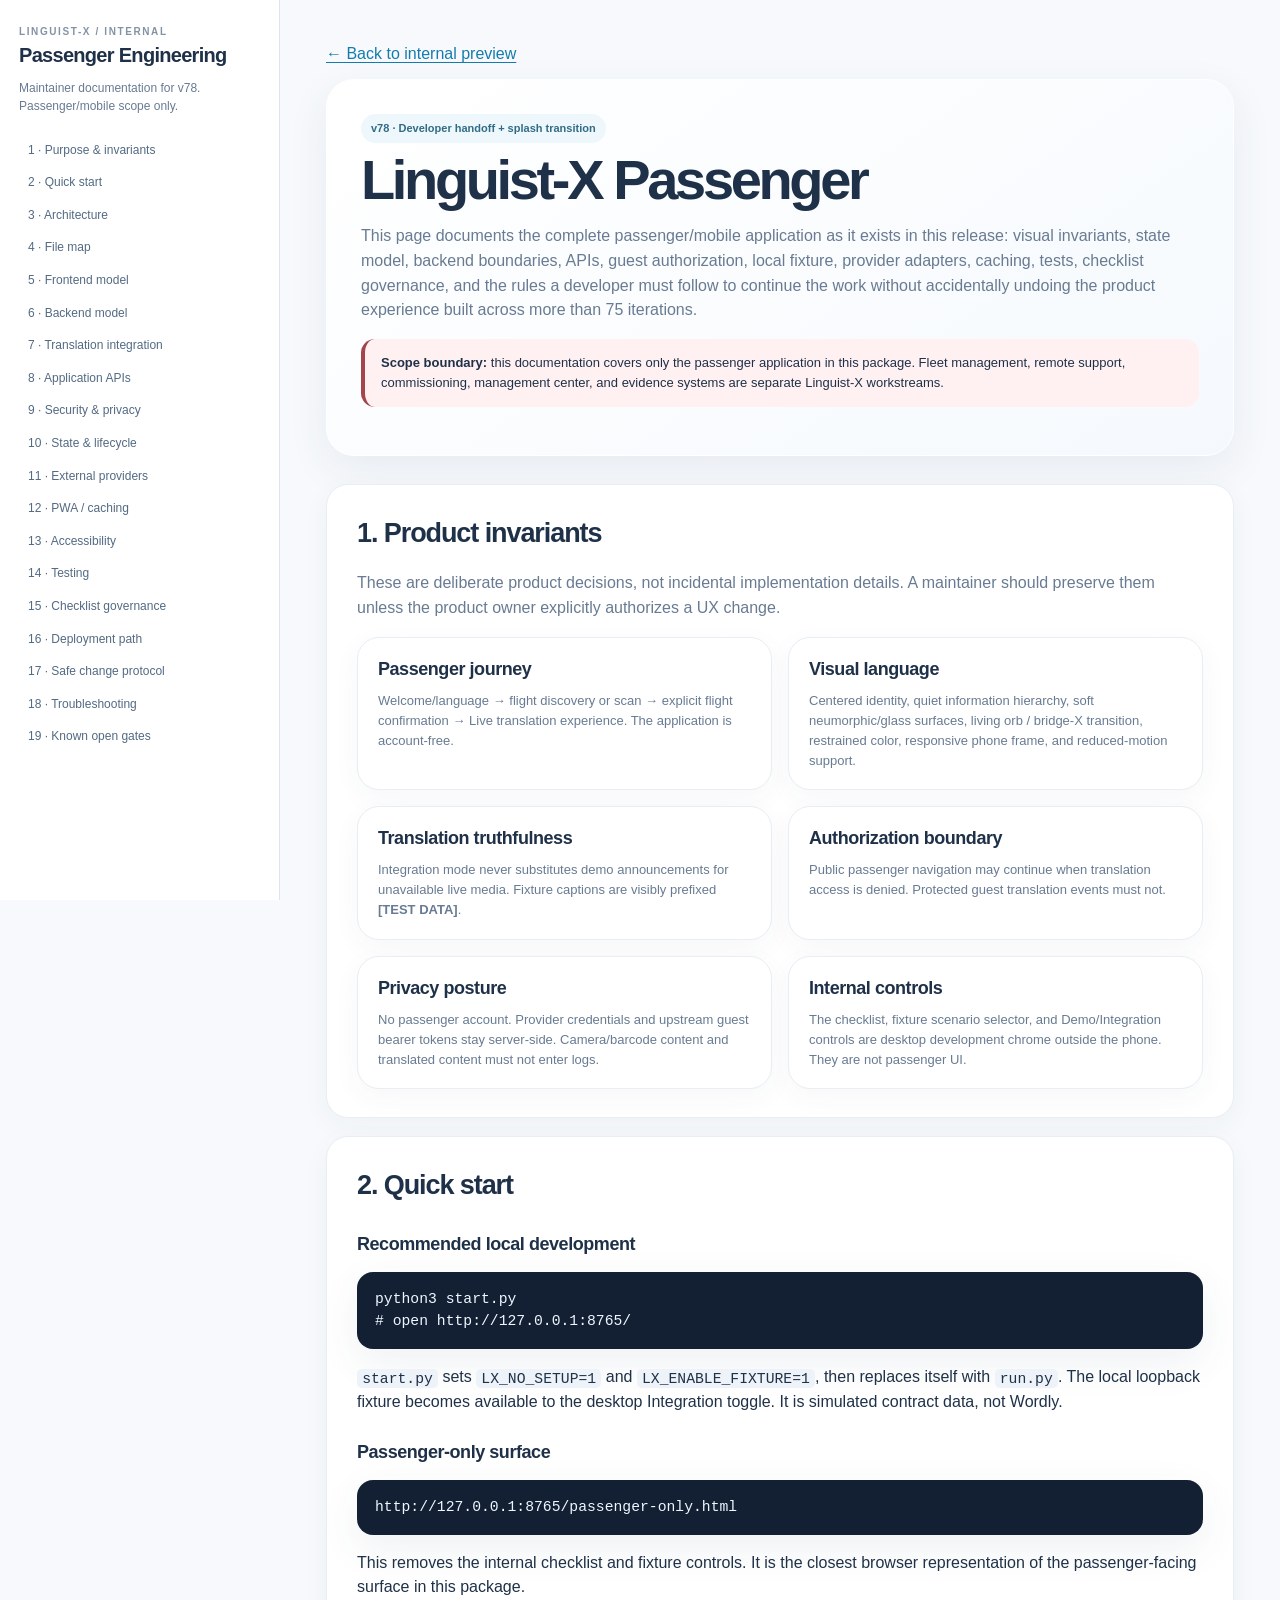
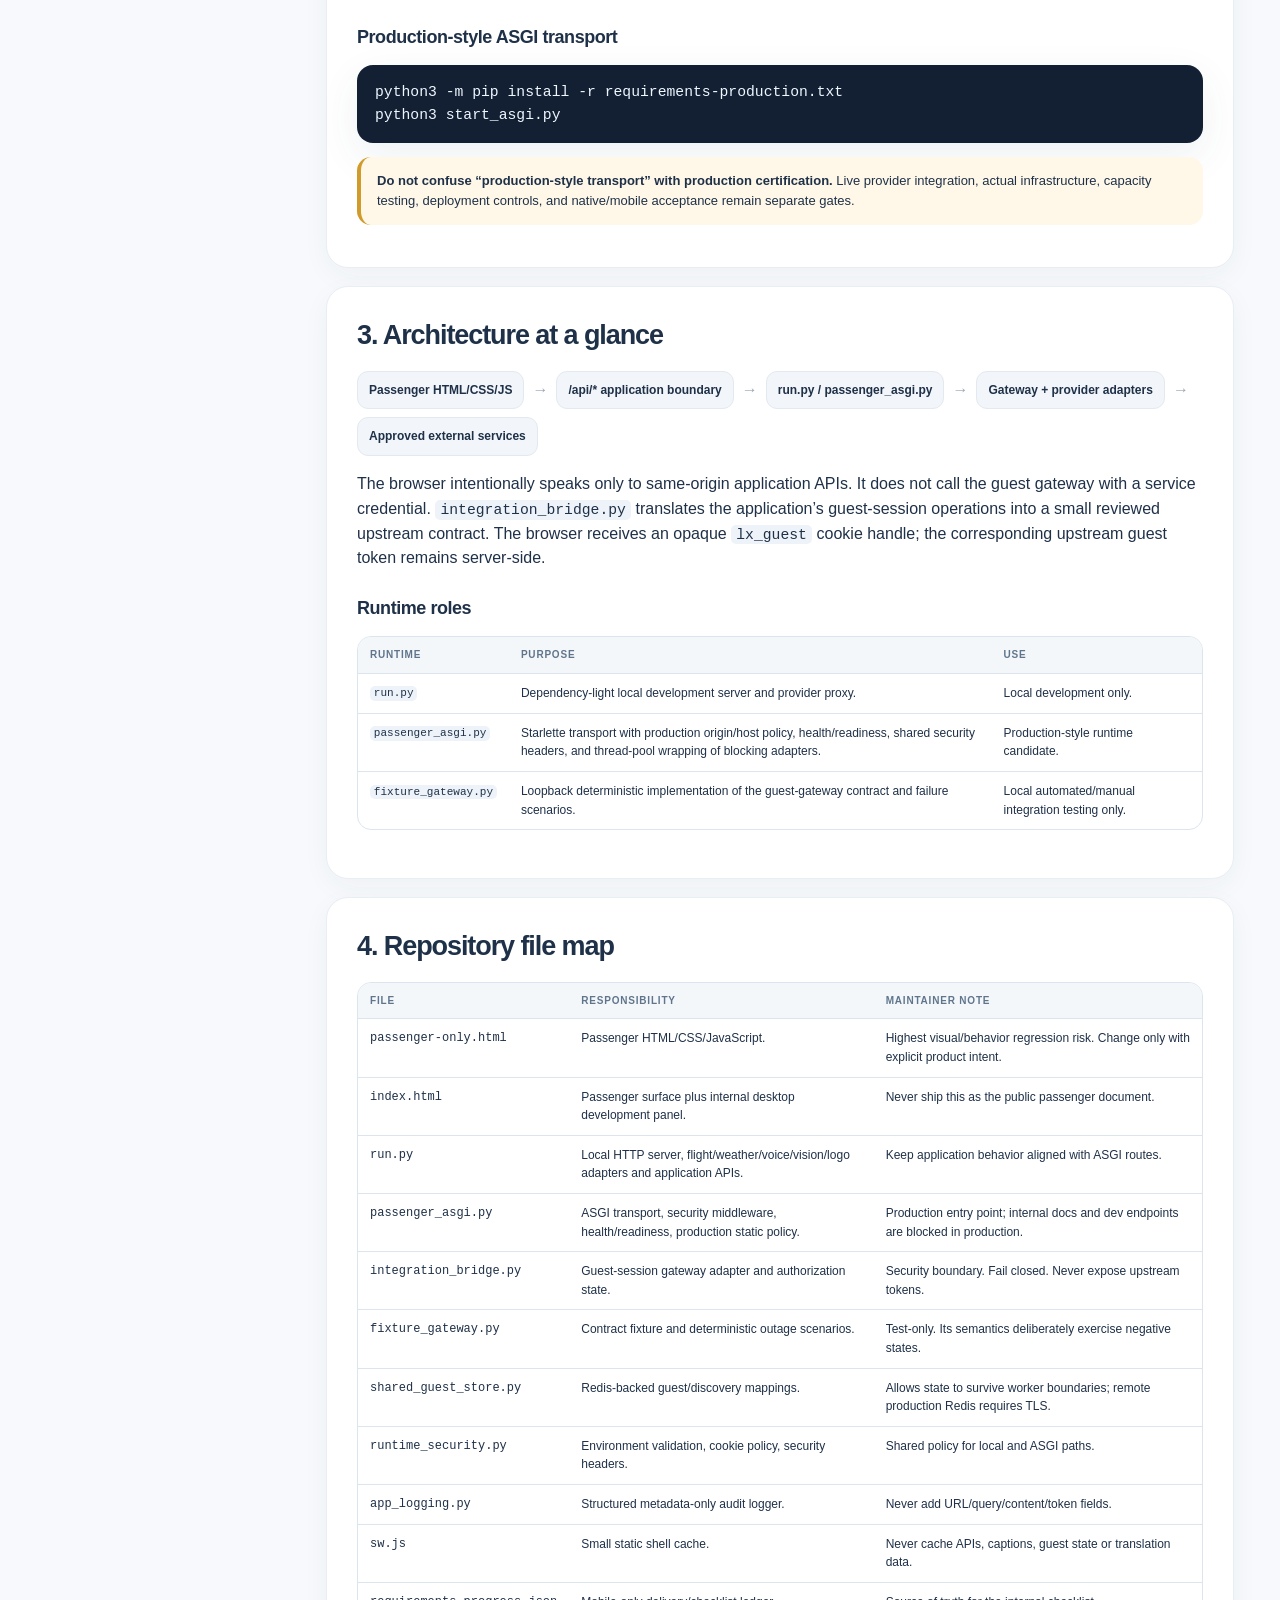
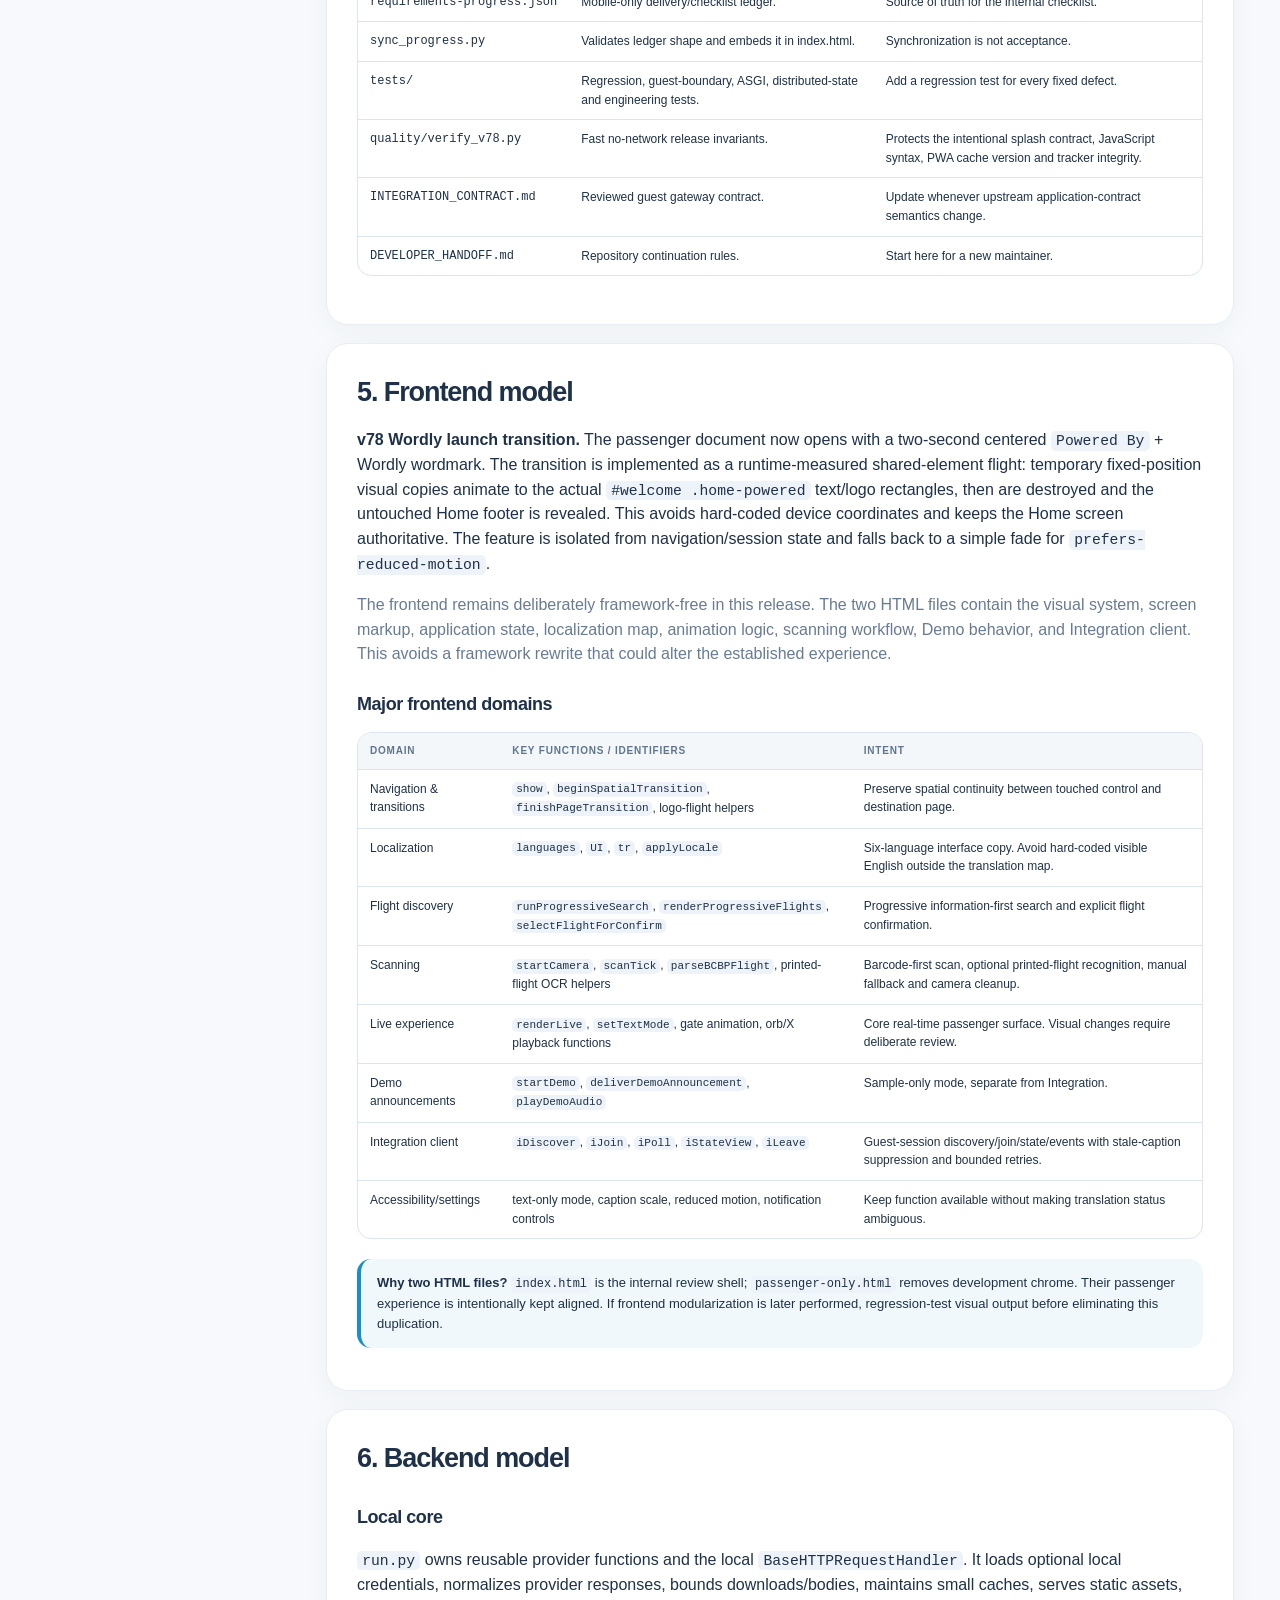
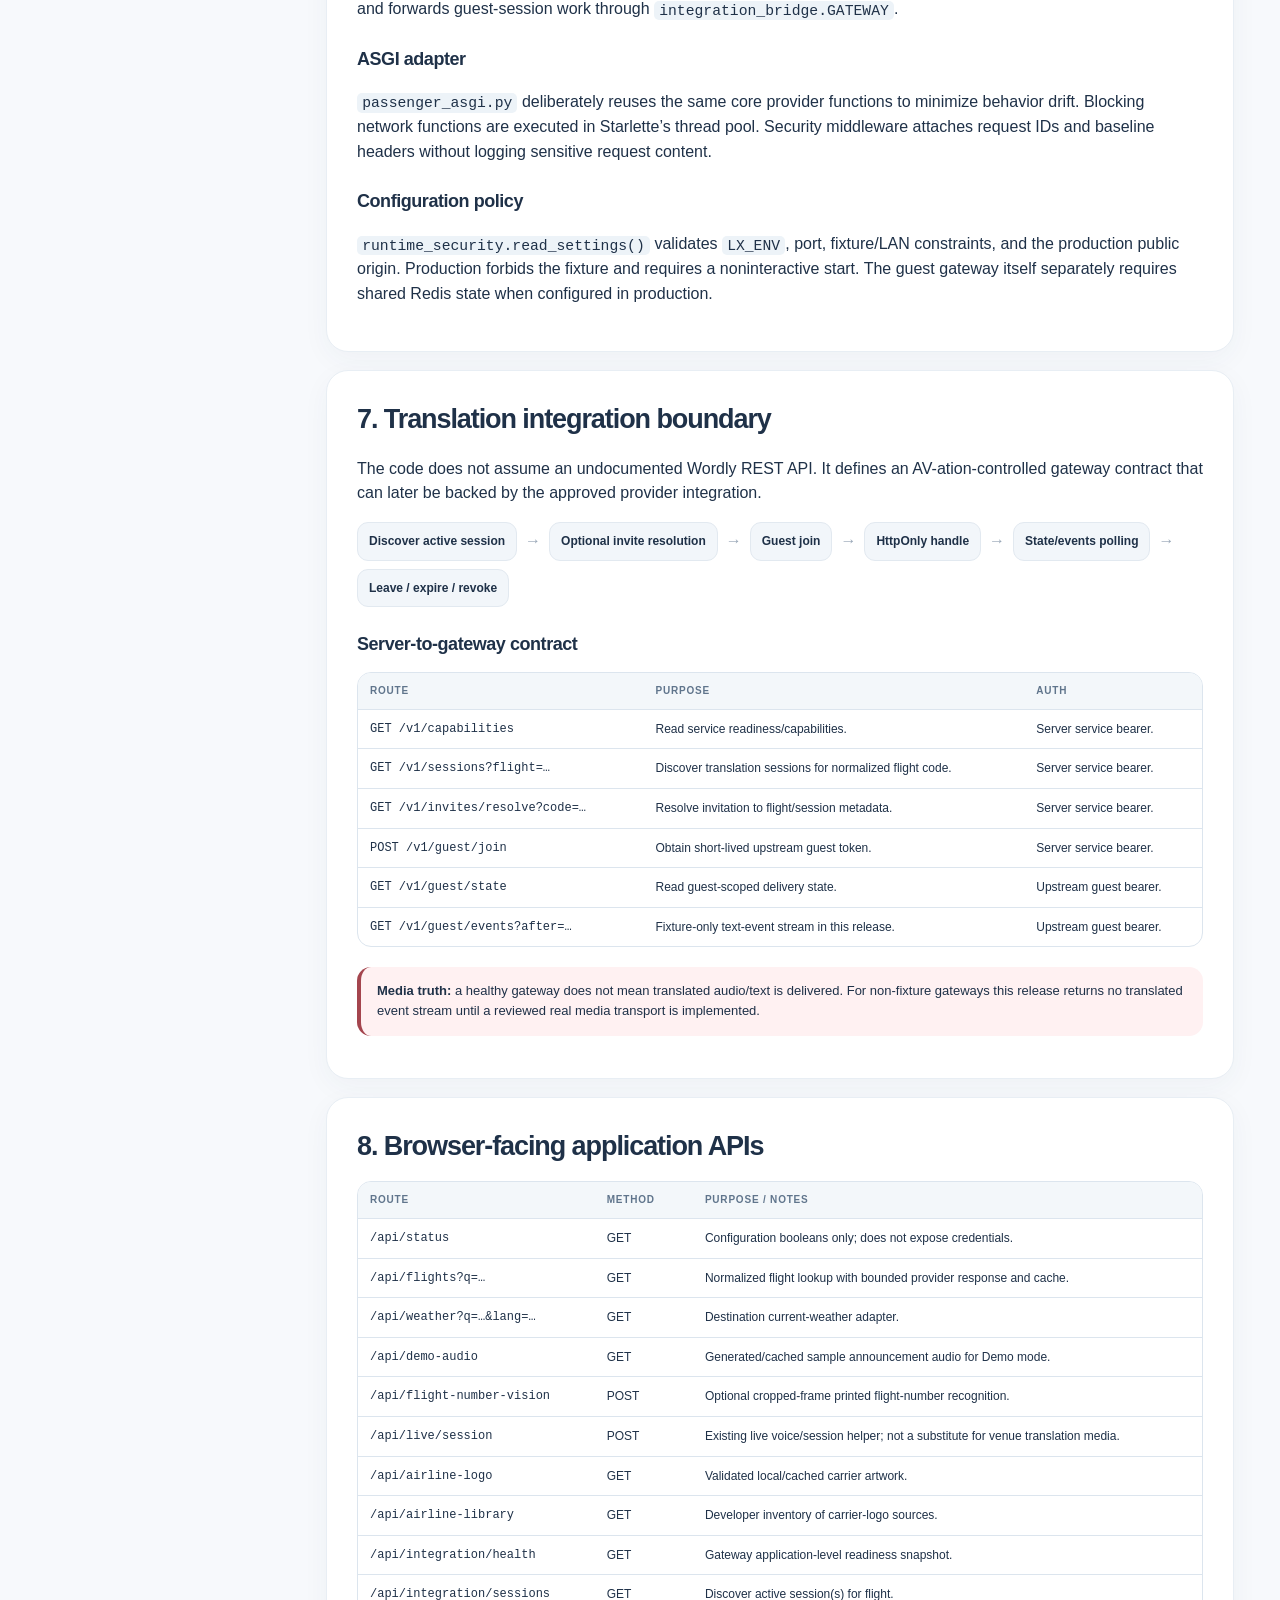
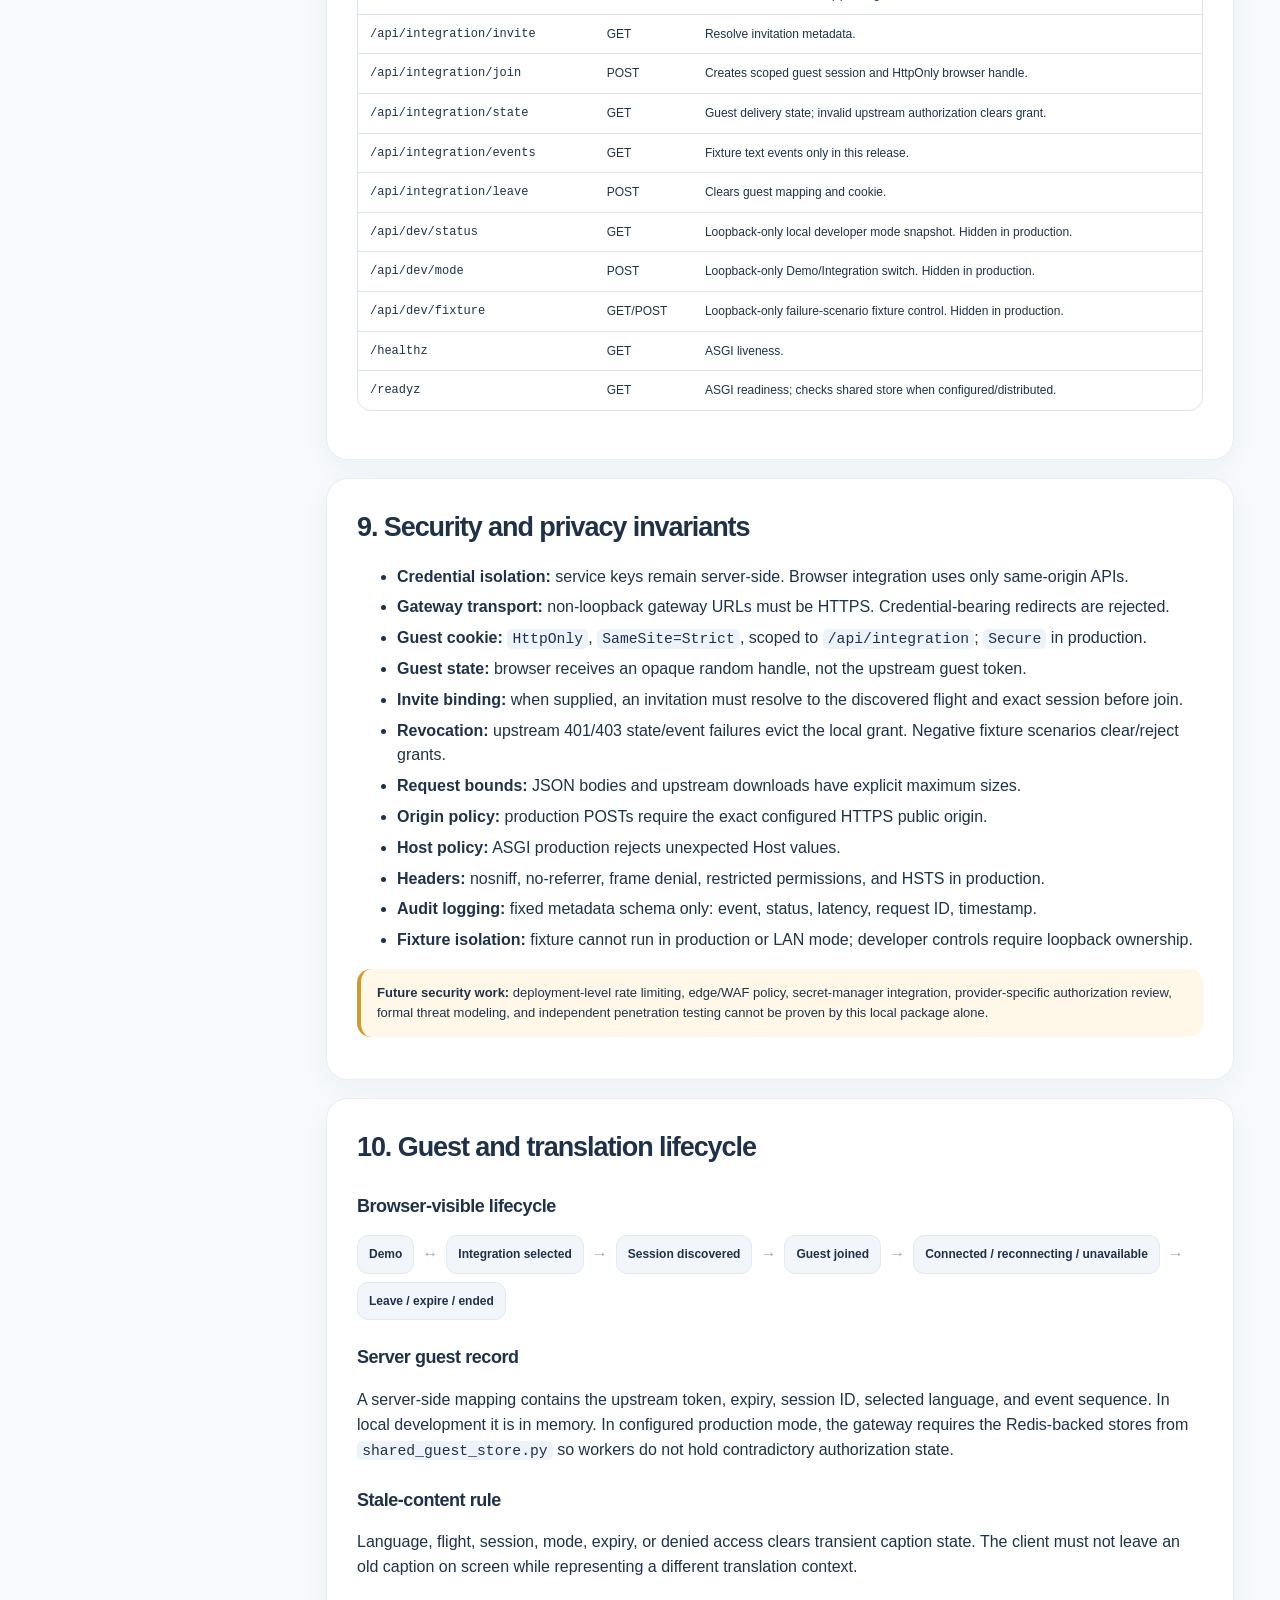
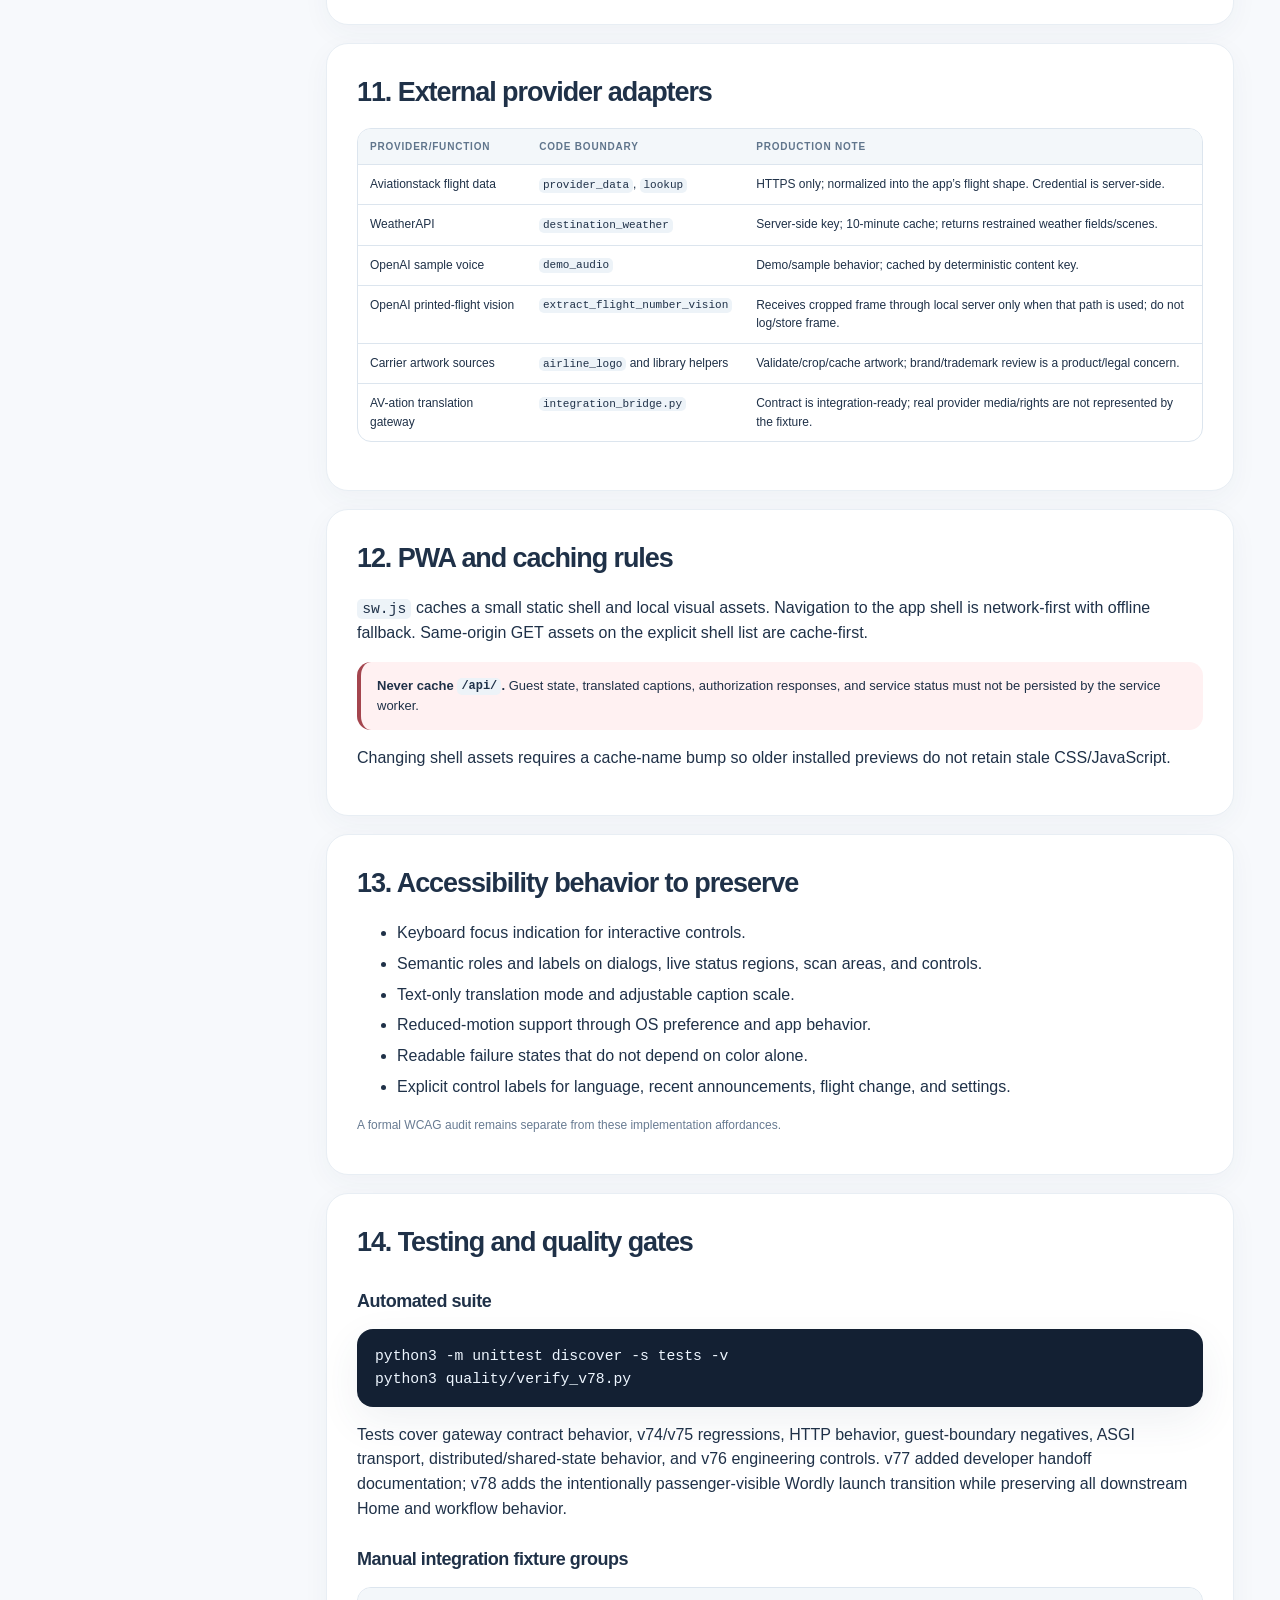
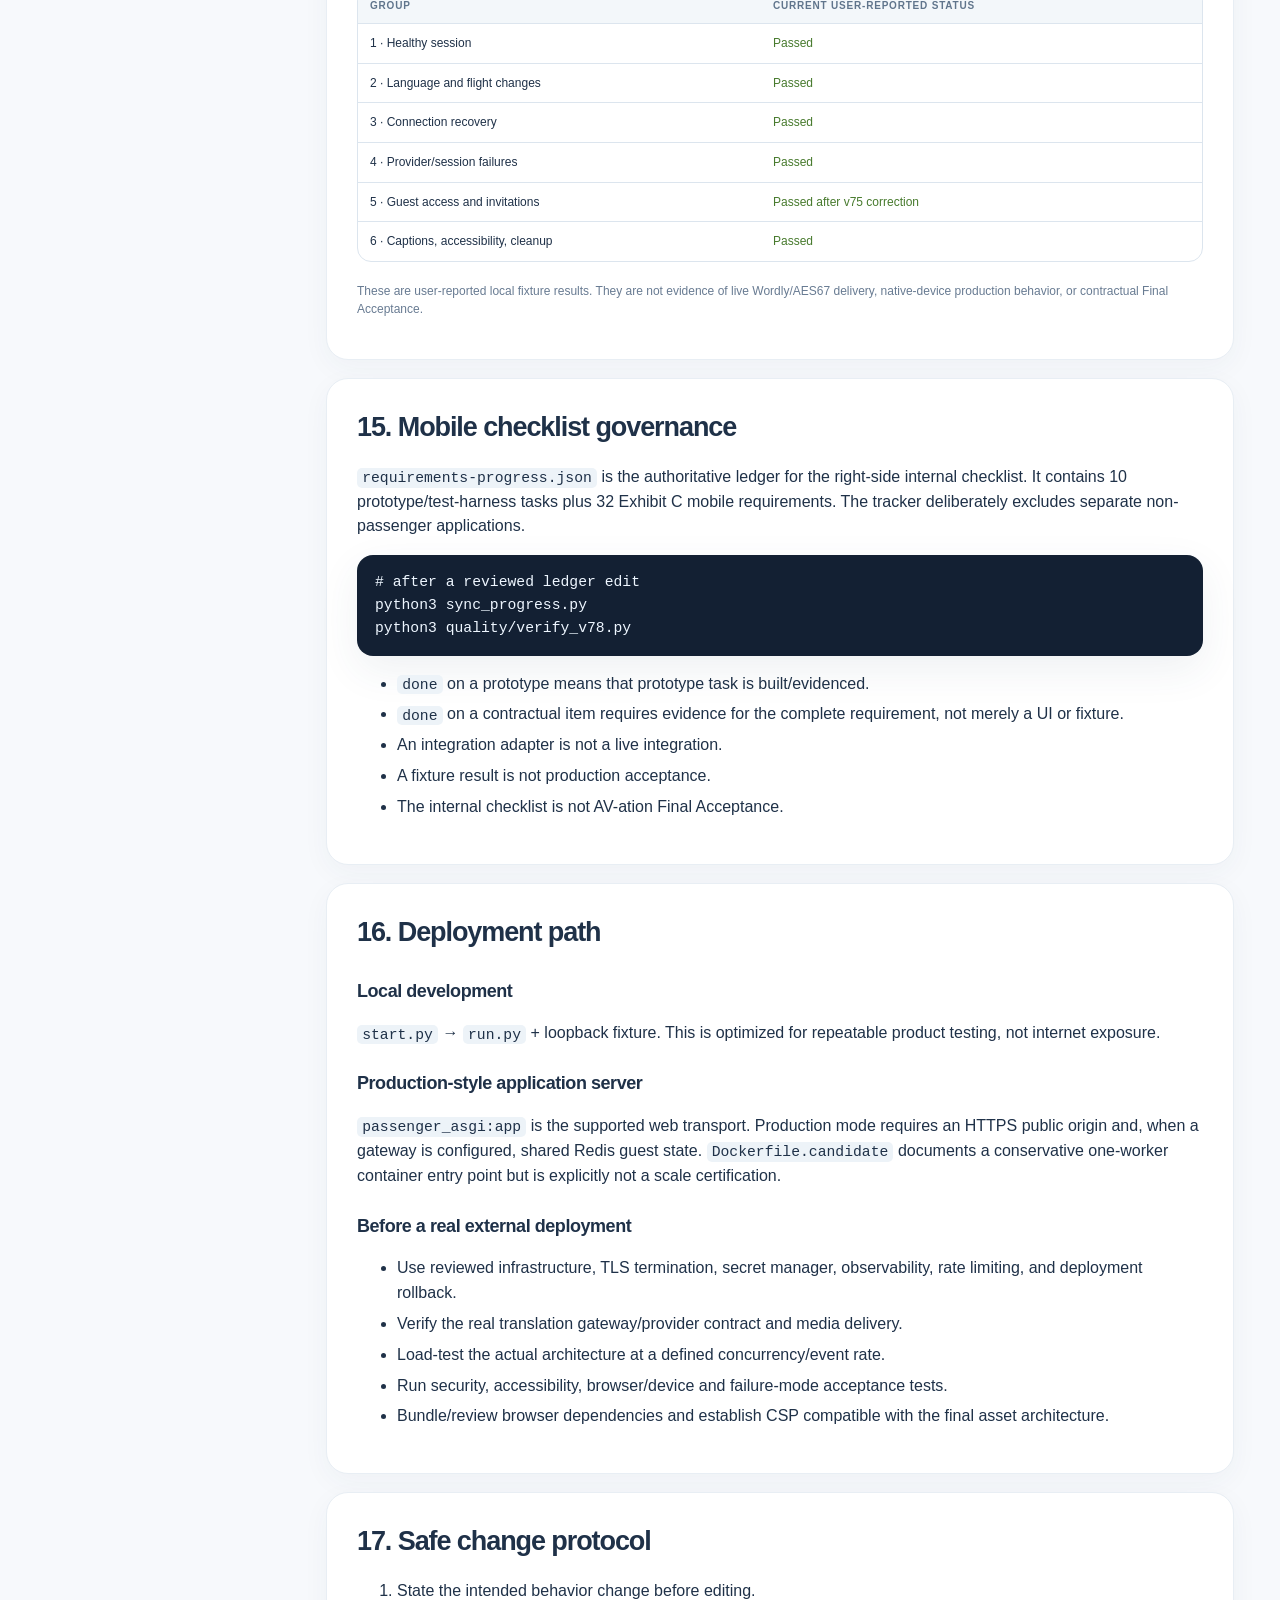
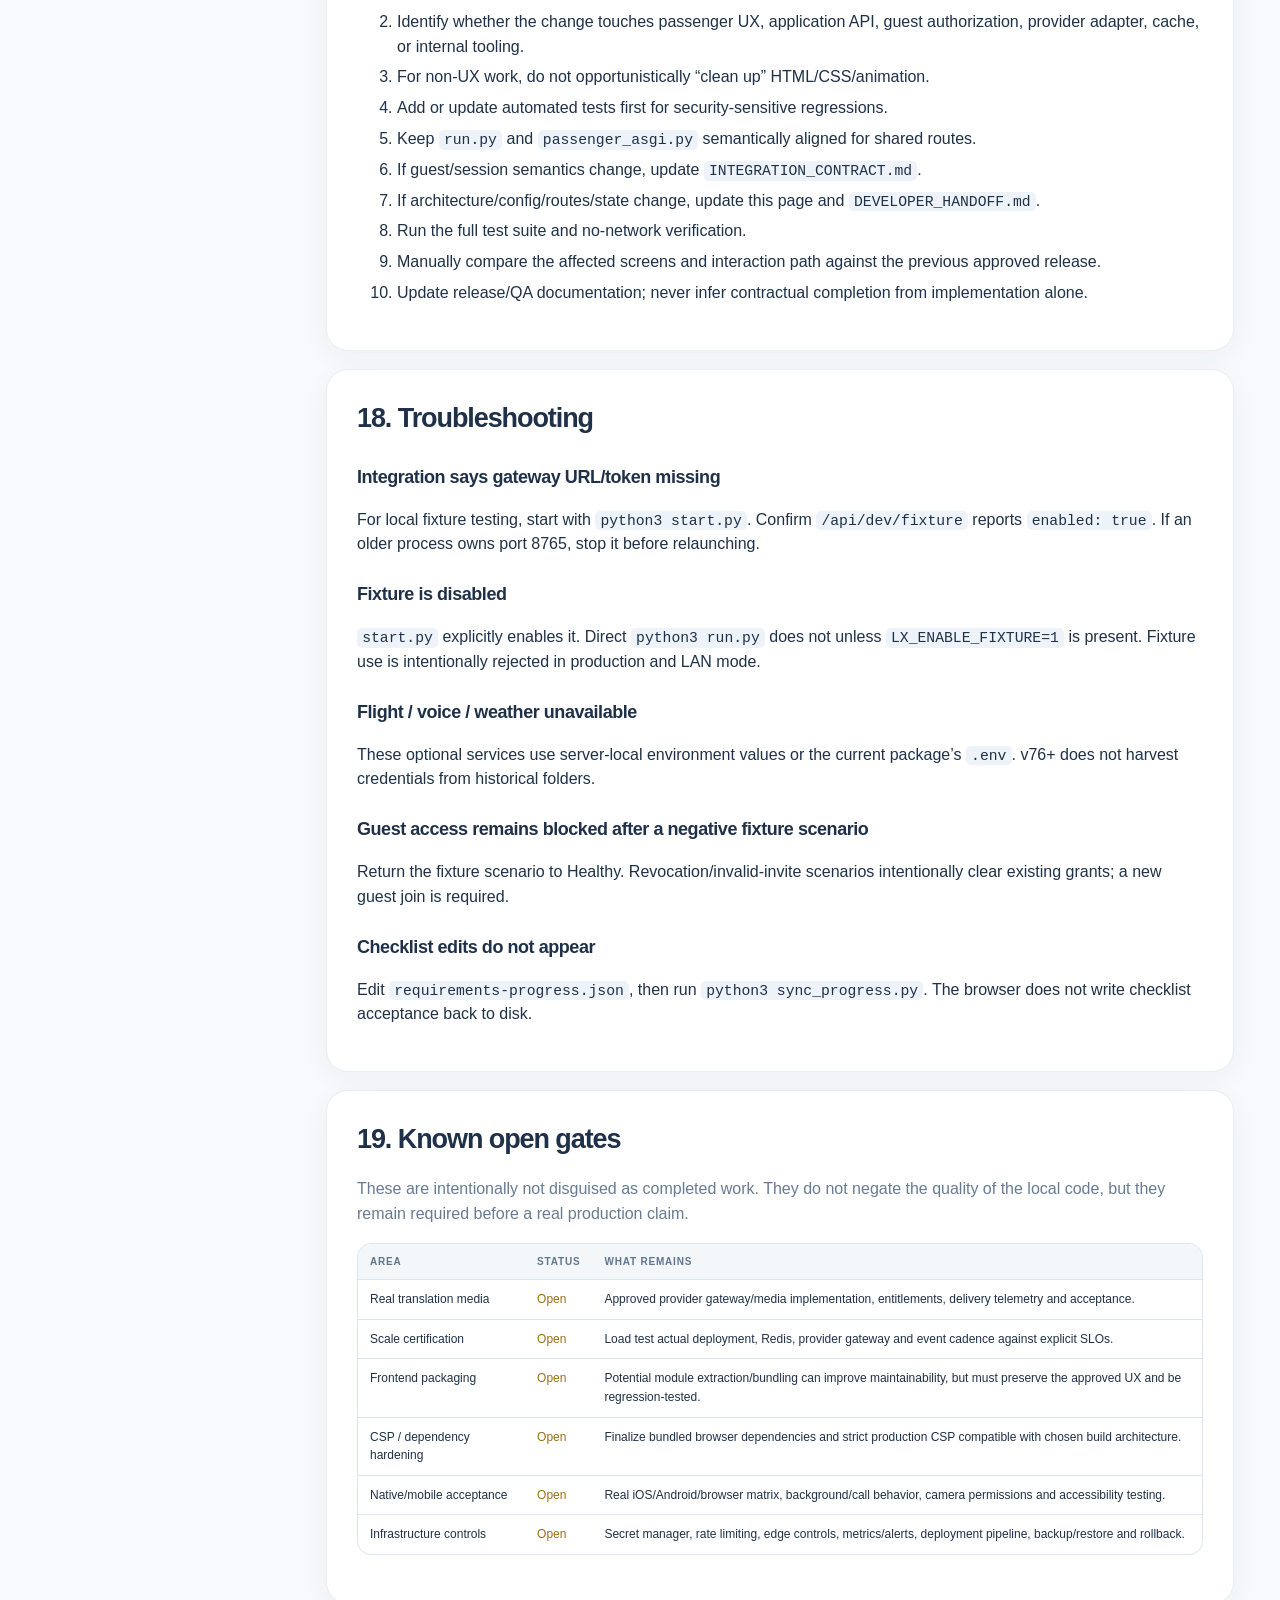
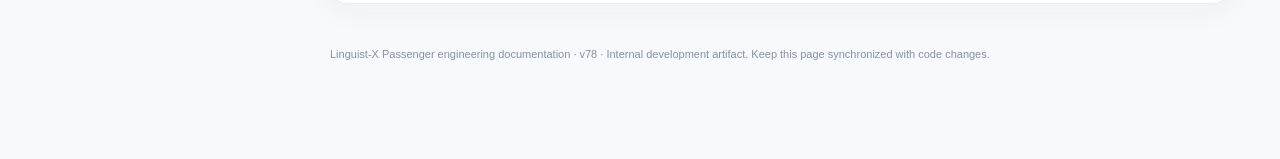
==== developer-documentation.html @ 413f61ae "Import Linguist-X Passenger v78 project files" ====
<!doctype html>
<html lang="en">
<head>
<meta charset="utf-8">
<meta name="viewport" content="width=device-width,initial-scale=1">
<meta name="robots" content="noindex,nofollow,noarchive">
<title>Linguist-X Passenger · Engineering Documentation v78</title>
<style>
:root{--ink:#1f3148;--muted:#687b92;--line:#dce5ee;--paper:#f7f9fc;--card:#fff;--blue:#168fca;--green:#79ad43;--warn:#9a6f13;--danger:#a4454e;--code:#132033;--shadow:0 14px 40px rgba(47,72,104,.08)}
*{box-sizing:border-box}html{scroll-behavior:smooth}body{margin:0;background:var(--paper);color:var(--ink);font-family:-apple-system,BlinkMacSystemFont,"Segoe UI",Roboto,Arial,sans-serif;line-height:1.55}a{color:#147cac;text-decoration-thickness:1px;text-underline-offset:3px}code,kbd{font-family:ui-monospace,SFMono-Regular,Menlo,Consolas,monospace}code{font-size:.92em;background:#edf3f8;padding:.12em .35em;border-radius:5px}pre{background:var(--code);color:#eef6ff;padding:16px 18px;border-radius:16px;overflow:auto;box-shadow:var(--shadow)}pre code{background:none;padding:0;color:inherit}.shell{display:grid;grid-template-columns:280px minmax(0,1fr);min-height:100vh}.sidebar{position:sticky;top:0;height:100vh;overflow:auto;padding:24px 19px;border-right:1px solid var(--line);background:rgba(255,255,255,.92);backdrop-filter:blur(18px)}.mark{font-weight:800;letter-spacing:-.035em;font-size:20px}.eyebrow{font-size:10px;font-weight:800;letter-spacing:.16em;text-transform:uppercase;color:#8393a6}.sidebar p{font-size:12px;color:var(--muted);margin:8px 0 18px}.toc a{display:block;padding:7px 9px;border-radius:9px;color:#536a83;text-decoration:none;font-size:12px}.toc a:hover{background:#edf4f9;color:#1b506f}.content{max-width:1180px;width:100%;padding:42px 46px 80px}.hero{padding:34px;border-radius:28px;background:linear-gradient(145deg,#fff,#f5f9fd);border:1px solid #fff;box-shadow:var(--shadow);margin-bottom:28px}.hero h1{font-size:clamp(34px,5vw,56px);line-height:1.02;letter-spacing:-.06em;margin:8px 0 14px}.hero p{max-width:860px;color:var(--muted);font-size:16px}.badge{display:inline-flex;align-items:center;gap:7px;border-radius:999px;padding:6px 10px;background:#eef7fb;color:#316c86;font-size:11px;font-weight:750}.grid{display:grid;grid-template-columns:repeat(2,minmax(0,1fr));gap:16px}.card,section{background:var(--card);border:1px solid #e8eef4;border-radius:22px;box-shadow:0 8px 28px rgba(47,72,104,.045)}section{padding:28px 30px;margin:18px 0}.card{padding:18px 20px}.card h3{margin:0 0 7px}.card p{margin:0;color:var(--muted);font-size:13px}h2{font-size:27px;letter-spacing:-.04em;margin:0 0 14px}h3{font-size:18px;letter-spacing:-.025em;margin:24px 0 9px}h4{font-size:14px;margin:18px 0 7px}.lead{color:var(--muted);max-width:900px}.note,.warning,.critical{padding:14px 16px;border-radius:14px;margin:14px 0;font-size:13px}.note{background:#f0f8fb;border-left:4px solid var(--blue)}.warning{background:#fff8e8;border-left:4px solid #d09b2a}.critical{background:#fff1f2;border-left:4px solid var(--danger)}table{width:100%;border-collapse:separate;border-spacing:0;border:1px solid var(--line);border-radius:14px;overflow:hidden;font-size:12px;margin:13px 0 20px}th,td{text-align:left;vertical-align:top;padding:10px 12px;border-bottom:1px solid var(--line)}th{background:#f3f7fa;font-size:10px;text-transform:uppercase;letter-spacing:.08em;color:#60758c}tr:last-child td{border-bottom:0}.flow{display:flex;flex-wrap:wrap;align-items:center;gap:8px;margin:14px 0}.flow span{padding:9px 11px;border-radius:11px;background:#f2f6fa;border:1px solid #e2e9f0;font-size:12px;font-weight:700}.flow b{color:#9aa8b8}.status-ok{color:#477a2d}.status-open{color:#9a6f13}.status-boundary{color:#8c4d55}.pill{display:inline-block;padding:2px 7px;border-radius:999px;background:#eef2f7;font-size:10px;font-weight:750}.files td:first-child,.api td:first-child{font-family:ui-monospace,SFMono-Regular,Menlo,Consolas,monospace;white-space:nowrap}.small{font-size:12px;color:var(--muted)}.checklist li{margin:6px 0}.footer{font-size:11px;color:#8492a2;padding:24px 4px}.back{display:inline-block;margin-bottom:12px}@media(max-width:900px){.shell{display:block}.sidebar{position:relative;height:auto;border-right:0;border-bottom:1px solid var(--line)}.toc{columns:2}.content{padding:26px 18px 60px}.grid{grid-template-columns:1fr}.hero,section{padding:22px}.files{font-size:11px;display:block;overflow:auto}}@media print{.sidebar{display:none}.shell{display:block}.content{max-width:none;padding:0}.hero,section{box-shadow:none;break-inside:avoid}a{color:inherit}}
</style>
</head>
<body>
<div class="shell">
<aside class="sidebar">
  <div class="eyebrow">Linguist-X / Internal</div>
  <div class="mark">Passenger Engineering</div>
  <p>Maintainer documentation for v78. Passenger/mobile scope only.</p>
  <nav class="toc" aria-label="Documentation sections">
    <a href="#purpose">1 · Purpose & invariants</a>
    <a href="#quickstart">2 · Quick start</a>
    <a href="#architecture">3 · Architecture</a>
    <a href="#files">4 · File map</a>
    <a href="#frontend">5 · Frontend model</a>
    <a href="#backend">6 · Backend model</a>
    <a href="#integration">7 · Translation integration</a>
    <a href="#api">8 · Application APIs</a>
    <a href="#security">9 · Security & privacy</a>
    <a href="#state">10 · State & lifecycle</a>
    <a href="#providers">11 · External providers</a>
    <a href="#offline">12 · PWA / caching</a>
    <a href="#accessibility">13 · Accessibility</a>
    <a href="#testing">14 · Testing</a>
    <a href="#tracker">15 · Checklist governance</a>
    <a href="#deployment">16 · Deployment path</a>
    <a href="#changes">17 · Safe change protocol</a>
    <a href="#troubleshooting">18 · Troubleshooting</a>
    <a href="#open">19 · Known open gates</a>
  </nav>
</aside>
<main class="content">
  <a class="back" href="/index.html">← Back to internal preview</a>
  <header class="hero" id="purpose">
    <span class="badge">v78 · Developer handoff + splash transition</span>
    <h1>Linguist-X Passenger</h1>
    <p>This page documents the complete passenger/mobile application as it exists in this release: visual invariants, state model, backend boundaries, APIs, guest authorization, local fixture, provider adapters, caching, tests, checklist governance, and the rules a developer must follow to continue the work without accidentally undoing the product experience built across more than 75 iterations.</p>
    <div class="critical"><strong>Scope boundary:</strong> this documentation covers only the passenger application in this package. Fleet management, remote support, commissioning, management center, and evidence systems are separate Linguist-X workstreams.</div>
  </header>

  <section>
    <h2>1. Product invariants</h2>
    <p class="lead">These are deliberate product decisions, not incidental implementation details. A maintainer should preserve them unless the product owner explicitly authorizes a UX change.</p>
    <div class="grid">
      <div class="card"><h3>Passenger journey</h3><p>Welcome/language → flight discovery or scan → explicit flight confirmation → Live translation experience. The application is account-free.</p></div>
      <div class="card"><h3>Visual language</h3><p>Centered identity, quiet information hierarchy, soft neumorphic/glass surfaces, living orb / bridge-X transition, restrained color, responsive phone frame, and reduced-motion support.</p></div>
      <div class="card"><h3>Translation truthfulness</h3><p>Integration mode never substitutes demo announcements for unavailable live media. Fixture captions are visibly prefixed <strong>[TEST DATA]</strong>.</p></div>
      <div class="card"><h3>Authorization boundary</h3><p>Public passenger navigation may continue when translation access is denied. Protected guest translation events must not.</p></div>
      <div class="card"><h3>Privacy posture</h3><p>No passenger account. Provider credentials and upstream guest bearer tokens stay server-side. Camera/barcode content and translated content must not enter logs.</p></div>
      <div class="card"><h3>Internal controls</h3><p>The checklist, fixture scenario selector, and Demo/Integration controls are desktop development chrome outside the phone. They are not passenger UI.</p></div>
    </div>
  </section>

  <section id="quickstart">
    <h2>2. Quick start</h2>
    <h3>Recommended local development</h3>
    <pre><code>python3 start.py
# open http://127.0.0.1:8765/</code></pre>
    <p><code>start.py</code> sets <code>LX_NO_SETUP=1</code> and <code>LX_ENABLE_FIXTURE=1</code>, then replaces itself with <code>run.py</code>. The local loopback fixture becomes available to the desktop Integration toggle. It is simulated contract data, not Wordly.</p>
    <h3>Passenger-only surface</h3>
    <pre><code>http://127.0.0.1:8765/passenger-only.html</code></pre>
    <p>This removes the internal checklist and fixture controls. It is the closest browser representation of the passenger-facing surface in this package.</p>
    <h3>Production-style ASGI transport</h3>
    <pre><code>python3 -m pip install -r requirements-production.txt
python3 start_asgi.py</code></pre>
    <div class="warning"><strong>Do not confuse “production-style transport” with production certification.</strong> Live provider integration, actual infrastructure, capacity testing, deployment controls, and native/mobile acceptance remain separate gates.</div>
  </section>

  <section id="architecture">
    <h2>3. Architecture at a glance</h2>
    <div class="flow" aria-label="Architecture flow">
      <span>Passenger HTML/CSS/JS</span><b>→</b><span>/api/* application boundary</span><b>→</b><span>run.py / passenger_asgi.py</span><b>→</b><span>Gateway + provider adapters</span><b>→</b><span>Approved external services</span>
    </div>
    <p>The browser intentionally speaks only to same-origin application APIs. It does not call the guest gateway with a service credential. <code>integration_bridge.py</code> translates the application’s guest-session operations into a small reviewed upstream contract. The browser receives an opaque <code>lx_guest</code> cookie handle; the corresponding upstream guest token remains server-side.</p>
    <h3>Runtime roles</h3>
    <table>
      <tr><th>Runtime</th><th>Purpose</th><th>Use</th></tr>
      <tr><td><code>run.py</code></td><td>Dependency-light local development server and provider proxy.</td><td>Local development only.</td></tr>
      <tr><td><code>passenger_asgi.py</code></td><td>Starlette transport with production origin/host policy, health/readiness, shared security headers, and thread-pool wrapping of blocking adapters.</td><td>Production-style runtime candidate.</td></tr>
      <tr><td><code>fixture_gateway.py</code></td><td>Loopback deterministic implementation of the guest-gateway contract and failure scenarios.</td><td>Local automated/manual integration testing only.</td></tr>
    </table>
  </section>

  <section id="files">
    <h2>4. Repository file map</h2>
    <table class="files">
      <tr><th>File</th><th>Responsibility</th><th>Maintainer note</th></tr>
      <tr><td>passenger-only.html</td><td>Passenger HTML/CSS/JavaScript.</td><td>Highest visual/behavior regression risk. Change only with explicit product intent.</td></tr>
      <tr><td>index.html</td><td>Passenger surface plus internal desktop development panel.</td><td>Never ship this as the public passenger document.</td></tr>
      <tr><td>run.py</td><td>Local HTTP server, flight/weather/voice/vision/logo adapters and application APIs.</td><td>Keep application behavior aligned with ASGI routes.</td></tr>
      <tr><td>passenger_asgi.py</td><td>ASGI transport, security middleware, health/readiness, production static policy.</td><td>Production entry point; internal docs and dev endpoints are blocked in production.</td></tr>
      <tr><td>integration_bridge.py</td><td>Guest-session gateway adapter and authorization state.</td><td>Security boundary. Fail closed. Never expose upstream tokens.</td></tr>
      <tr><td>fixture_gateway.py</td><td>Contract fixture and deterministic outage scenarios.</td><td>Test-only. Its semantics deliberately exercise negative states.</td></tr>
      <tr><td>shared_guest_store.py</td><td>Redis-backed guest/discovery mappings.</td><td>Allows state to survive worker boundaries; remote production Redis requires TLS.</td></tr>
      <tr><td>runtime_security.py</td><td>Environment validation, cookie policy, security headers.</td><td>Shared policy for local and ASGI paths.</td></tr>
      <tr><td>app_logging.py</td><td>Structured metadata-only audit logger.</td><td>Never add URL/query/content/token fields.</td></tr>
      <tr><td>sw.js</td><td>Small static shell cache.</td><td>Never cache APIs, captions, guest state or translation data.</td></tr>
      <tr><td>requirements-progress.json</td><td>Mobile-only delivery/checklist ledger.</td><td>Source of truth for the internal checklist.</td></tr>
      <tr><td>sync_progress.py</td><td>Validates ledger shape and embeds it in index.html.</td><td>Synchronization is not acceptance.</td></tr>
      <tr><td>tests/</td><td>Regression, guest-boundary, ASGI, distributed-state and engineering tests.</td><td>Add a regression test for every fixed defect.</td></tr>
      <tr><td>quality/verify_v78.py</td><td>Fast no-network release invariants.</td><td>Protects the intentional splash contract, JavaScript syntax, PWA cache version and tracker integrity.</td></tr>
      <tr><td>INTEGRATION_CONTRACT.md</td><td>Reviewed guest gateway contract.</td><td>Update whenever upstream application-contract semantics change.</td></tr>
      <tr><td>DEVELOPER_HANDOFF.md</td><td>Repository continuation rules.</td><td>Start here for a new maintainer.</td></tr>
    </table>
  </section>

  <section id="frontend">
    <h2>5. Frontend model</h2><div class="callout"><strong>v78 Wordly launch transition.</strong> The passenger document now opens with a two-second centered <code>Powered By</code> + Wordly wordmark. The transition is implemented as a runtime-measured shared-element flight: temporary fixed-position visual copies animate to the actual <code>#welcome .home-powered</code> text/logo rectangles, then are destroyed and the untouched Home footer is revealed. This avoids hard-coded device coordinates and keeps the Home screen authoritative. The feature is isolated from navigation/session state and falls back to a simple fade for <code>prefers-reduced-motion</code>.</div>
    <p class="lead">The frontend remains deliberately framework-free in this release. The two HTML files contain the visual system, screen markup, application state, localization map, animation logic, scanning workflow, Demo behavior, and Integration client. This avoids a framework rewrite that could alter the established experience.</p>
    <h3>Major frontend domains</h3>
    <table>
      <tr><th>Domain</th><th>Key functions / identifiers</th><th>Intent</th></tr>
      <tr><td>Navigation & transitions</td><td><code>show</code>, <code>beginSpatialTransition</code>, <code>finishPageTransition</code>, logo-flight helpers</td><td>Preserve spatial continuity between touched control and destination page.</td></tr>
      <tr><td>Localization</td><td><code>languages</code>, <code>UI</code>, <code>tr</code>, <code>applyLocale</code></td><td>Six-language interface copy. Avoid hard-coded visible English outside the translation map.</td></tr>
      <tr><td>Flight discovery</td><td><code>runProgressiveSearch</code>, <code>renderProgressiveFlights</code>, <code>selectFlightForConfirm</code></td><td>Progressive information-first search and explicit flight confirmation.</td></tr>
      <tr><td>Scanning</td><td><code>startCamera</code>, <code>scanTick</code>, <code>parseBCBPFlight</code>, printed-flight OCR helpers</td><td>Barcode-first scan, optional printed-flight recognition, manual fallback and camera cleanup.</td></tr>
      <tr><td>Live experience</td><td><code>renderLive</code>, <code>setTextMode</code>, gate animation, orb/X playback functions</td><td>Core real-time passenger surface. Visual changes require deliberate review.</td></tr>
      <tr><td>Demo announcements</td><td><code>startDemo</code>, <code>deliverDemoAnnouncement</code>, <code>playDemoAudio</code></td><td>Sample-only mode, separate from Integration.</td></tr>
      <tr><td>Integration client</td><td><code>iDiscover</code>, <code>iJoin</code>, <code>iPoll</code>, <code>iStateView</code>, <code>iLeave</code></td><td>Guest-session discovery/join/state/events with stale-caption suppression and bounded retries.</td></tr>
      <tr><td>Accessibility/settings</td><td>text-only mode, caption scale, reduced motion, notification controls</td><td>Keep function available without making translation status ambiguous.</td></tr>
    </table>
    <div class="note"><strong>Why two HTML files?</strong> <code>index.html</code> is the internal review shell; <code>passenger-only.html</code> removes development chrome. Their passenger experience is intentionally kept aligned. If frontend modularization is later performed, regression-test visual output before eliminating this duplication.</div>
  </section>

  <section id="backend">
    <h2>6. Backend model</h2>
    <h3>Local core</h3>
    <p><code>run.py</code> owns reusable provider functions and the local <code>BaseHTTPRequestHandler</code>. It loads optional local credentials, normalizes provider responses, bounds downloads/bodies, maintains small caches, serves static assets, and forwards guest-session work through <code>integration_bridge.GATEWAY</code>.</p>
    <h3>ASGI adapter</h3>
    <p><code>passenger_asgi.py</code> deliberately reuses the same core provider functions to minimize behavior drift. Blocking network functions are executed in Starlette’s thread pool. Security middleware attaches request IDs and baseline headers without logging sensitive request content.</p>
    <h3>Configuration policy</h3>
    <p><code>runtime_security.read_settings()</code> validates <code>LX_ENV</code>, port, fixture/LAN constraints, and the production public origin. Production forbids the fixture and requires a noninteractive start. The guest gateway itself separately requires shared Redis state when configured in production.</p>
  </section>

  <section id="integration">
    <h2>7. Translation integration boundary</h2>
    <p>The code does not assume an undocumented Wordly REST API. It defines an AV-ation-controlled gateway contract that can later be backed by the approved provider integration.</p>
    <div class="flow"><span>Discover active session</span><b>→</b><span>Optional invite resolution</span><b>→</b><span>Guest join</span><b>→</b><span>HttpOnly handle</span><b>→</b><span>State/events polling</span><b>→</b><span>Leave / expire / revoke</span></div>
    <h3>Server-to-gateway contract</h3>
    <table class="api">
      <tr><th>Route</th><th>Purpose</th><th>Auth</th></tr>
      <tr><td>GET /v1/capabilities</td><td>Read service readiness/capabilities.</td><td>Server service bearer.</td></tr>
      <tr><td>GET /v1/sessions?flight=…</td><td>Discover translation sessions for normalized flight code.</td><td>Server service bearer.</td></tr>
      <tr><td>GET /v1/invites/resolve?code=…</td><td>Resolve invitation to flight/session metadata.</td><td>Server service bearer.</td></tr>
      <tr><td>POST /v1/guest/join</td><td>Obtain short-lived upstream guest token.</td><td>Server service bearer.</td></tr>
      <tr><td>GET /v1/guest/state</td><td>Read guest-scoped delivery state.</td><td>Upstream guest bearer.</td></tr>
      <tr><td>GET /v1/guest/events?after=…</td><td>Fixture-only text-event stream in this release.</td><td>Upstream guest bearer.</td></tr>
    </table>
    <div class="critical"><strong>Media truth:</strong> a healthy gateway does not mean translated audio/text is delivered. For non-fixture gateways this release returns no translated event stream until a reviewed real media transport is implemented.</div>
  </section>

  <section id="api">
    <h2>8. Browser-facing application APIs</h2>
    <table class="api">
      <tr><th>Route</th><th>Method</th><th>Purpose / notes</th></tr>
      <tr><td>/api/status</td><td>GET</td><td>Configuration booleans only; does not expose credentials.</td></tr>
      <tr><td>/api/flights?q=…</td><td>GET</td><td>Normalized flight lookup with bounded provider response and cache.</td></tr>
      <tr><td>/api/weather?q=…&lang=…</td><td>GET</td><td>Destination current-weather adapter.</td></tr>
      <tr><td>/api/demo-audio</td><td>GET</td><td>Generated/cached sample announcement audio for Demo mode.</td></tr>
      <tr><td>/api/flight-number-vision</td><td>POST</td><td>Optional cropped-frame printed flight-number recognition.</td></tr>
      <tr><td>/api/live/session</td><td>POST</td><td>Existing live voice/session helper; not a substitute for venue translation media.</td></tr>
      <tr><td>/api/airline-logo</td><td>GET</td><td>Validated local/cached carrier artwork.</td></tr>
      <tr><td>/api/airline-library</td><td>GET</td><td>Developer inventory of carrier-logo sources.</td></tr>
      <tr><td>/api/integration/health</td><td>GET</td><td>Gateway application-level readiness snapshot.</td></tr>
      <tr><td>/api/integration/sessions</td><td>GET</td><td>Discover active session(s) for flight.</td></tr>
      <tr><td>/api/integration/invite</td><td>GET</td><td>Resolve invitation metadata.</td></tr>
      <tr><td>/api/integration/join</td><td>POST</td><td>Creates scoped guest session and HttpOnly browser handle.</td></tr>
      <tr><td>/api/integration/state</td><td>GET</td><td>Guest delivery state; invalid upstream authorization clears grant.</td></tr>
      <tr><td>/api/integration/events</td><td>GET</td><td>Fixture text events only in this release.</td></tr>
      <tr><td>/api/integration/leave</td><td>POST</td><td>Clears guest mapping and cookie.</td></tr>
      <tr><td>/api/dev/status</td><td>GET</td><td>Loopback-only local developer mode snapshot. Hidden in production.</td></tr>
      <tr><td>/api/dev/mode</td><td>POST</td><td>Loopback-only Demo/Integration switch. Hidden in production.</td></tr>
      <tr><td>/api/dev/fixture</td><td>GET/POST</td><td>Loopback-only failure-scenario fixture control. Hidden in production.</td></tr>
      <tr><td>/healthz</td><td>GET</td><td>ASGI liveness.</td></tr>
      <tr><td>/readyz</td><td>GET</td><td>ASGI readiness; checks shared store when configured/distributed.</td></tr>
    </table>
  </section>

  <section id="security">
    <h2>9. Security and privacy invariants</h2>
    <ul class="checklist">
      <li><strong>Credential isolation:</strong> service keys remain server-side. Browser integration uses only same-origin APIs.</li>
      <li><strong>Gateway transport:</strong> non-loopback gateway URLs must be HTTPS. Credential-bearing redirects are rejected.</li>
      <li><strong>Guest cookie:</strong> <code>HttpOnly</code>, <code>SameSite=Strict</code>, scoped to <code>/api/integration</code>; <code>Secure</code> in production.</li>
      <li><strong>Guest state:</strong> browser receives an opaque random handle, not the upstream guest token.</li>
      <li><strong>Invite binding:</strong> when supplied, an invitation must resolve to the discovered flight and exact session before join.</li>
      <li><strong>Revocation:</strong> upstream 401/403 state/event failures evict the local grant. Negative fixture scenarios clear/reject grants.</li>
      <li><strong>Request bounds:</strong> JSON bodies and upstream downloads have explicit maximum sizes.</li>
      <li><strong>Origin policy:</strong> production POSTs require the exact configured HTTPS public origin.</li>
      <li><strong>Host policy:</strong> ASGI production rejects unexpected Host values.</li>
      <li><strong>Headers:</strong> nosniff, no-referrer, frame denial, restricted permissions, and HSTS in production.</li>
      <li><strong>Audit logging:</strong> fixed metadata schema only: event, status, latency, request ID, timestamp.</li>
      <li><strong>Fixture isolation:</strong> fixture cannot run in production or LAN mode; developer controls require loopback ownership.</li>
    </ul>
    <div class="warning"><strong>Future security work:</strong> deployment-level rate limiting, edge/WAF policy, secret-manager integration, provider-specific authorization review, formal threat modeling, and independent penetration testing cannot be proven by this local package alone.</div>
  </section>

  <section id="state">
    <h2>10. Guest and translation lifecycle</h2>
    <h3>Browser-visible lifecycle</h3>
    <div class="flow"><span>Demo</span><b>↔</b><span>Integration selected</span><b>→</b><span>Session discovered</span><b>→</b><span>Guest joined</span><b>→</b><span>Connected / reconnecting / unavailable</span><b>→</b><span>Leave / expire / ended</span></div>
    <h3>Server guest record</h3>
    <p>A server-side mapping contains the upstream token, expiry, session ID, selected language, and event sequence. In local development it is in memory. In configured production mode, the gateway requires the Redis-backed stores from <code>shared_guest_store.py</code> so workers do not hold contradictory authorization state.</p>
    <h3>Stale-content rule</h3>
    <p>Language, flight, session, mode, expiry, or denied access clears transient caption state. The client must not leave an old caption on screen while representing a different translation context.</p>
  </section>

  <section id="providers">
    <h2>11. External provider adapters</h2>
    <table>
      <tr><th>Provider/function</th><th>Code boundary</th><th>Production note</th></tr>
      <tr><td>Aviationstack flight data</td><td><code>provider_data</code>, <code>lookup</code></td><td>HTTPS only; normalized into the app’s flight shape. Credential is server-side.</td></tr>
      <tr><td>WeatherAPI</td><td><code>destination_weather</code></td><td>Server-side key; 10-minute cache; returns restrained weather fields/scenes.</td></tr>
      <tr><td>OpenAI sample voice</td><td><code>demo_audio</code></td><td>Demo/sample behavior; cached by deterministic content key.</td></tr>
      <tr><td>OpenAI printed-flight vision</td><td><code>extract_flight_number_vision</code></td><td>Receives cropped frame through local server only when that path is used; do not log/store frame.</td></tr>
      <tr><td>Carrier artwork sources</td><td><code>airline_logo</code> and library helpers</td><td>Validate/crop/cache artwork; brand/trademark review is a product/legal concern.</td></tr>
      <tr><td>AV-ation translation gateway</td><td><code>integration_bridge.py</code></td><td>Contract is integration-ready; real provider media/rights are not represented by the fixture.</td></tr>
    </table>
  </section>

  <section id="offline">
    <h2>12. PWA and caching rules</h2>
    <p><code>sw.js</code> caches a small static shell and local visual assets. Navigation to the app shell is network-first with offline fallback. Same-origin GET assets on the explicit shell list are cache-first.</p>
    <div class="critical"><strong>Never cache <code>/api/</code>.</strong> Guest state, translated captions, authorization responses, and service status must not be persisted by the service worker.</div>
    <p>Changing shell assets requires a cache-name bump so older installed previews do not retain stale CSS/JavaScript.</p>
  </section>

  <section id="accessibility">
    <h2>13. Accessibility behavior to preserve</h2>
    <ul class="checklist">
      <li>Keyboard focus indication for interactive controls.</li>
      <li>Semantic roles and labels on dialogs, live status regions, scan areas, and controls.</li>
      <li>Text-only translation mode and adjustable caption scale.</li>
      <li>Reduced-motion support through OS preference and app behavior.</li>
      <li>Readable failure states that do not depend on color alone.</li>
      <li>Explicit control labels for language, recent announcements, flight change, and settings.</li>
    </ul>
    <p class="small">A formal WCAG audit remains separate from these implementation affordances.</p>
  </section>

  <section id="testing">
    <h2>14. Testing and quality gates</h2>
    <h3>Automated suite</h3>
    <pre><code>python3 -m unittest discover -s tests -v
python3 quality/verify_v78.py</code></pre>
    <p>Tests cover gateway contract behavior, v74/v75 regressions, HTTP behavior, guest-boundary negatives, ASGI transport, distributed/shared-state behavior, and v76 engineering controls. v77 added developer handoff documentation; v78 adds the intentionally passenger-visible Wordly launch transition while preserving all downstream Home and workflow behavior.</p>
    <h3>Manual integration fixture groups</h3>
    <table>
      <tr><th>Group</th><th>Current user-reported status</th></tr>
      <tr><td>1 · Healthy session</td><td class="status-ok">Passed</td></tr>
      <tr><td>2 · Language and flight changes</td><td class="status-ok">Passed</td></tr>
      <tr><td>3 · Connection recovery</td><td class="status-ok">Passed</td></tr>
      <tr><td>4 · Provider/session failures</td><td class="status-ok">Passed</td></tr>
      <tr><td>5 · Guest access and invitations</td><td class="status-ok">Passed after v75 correction</td></tr>
      <tr><td>6 · Captions, accessibility, cleanup</td><td class="status-ok">Passed</td></tr>
    </table>
    <p class="small">These are user-reported local fixture results. They are not evidence of live Wordly/AES67 delivery, native-device production behavior, or contractual Final Acceptance.</p>
  </section>

  <section id="tracker">
    <h2>15. Mobile checklist governance</h2>
    <p><code>requirements-progress.json</code> is the authoritative ledger for the right-side internal checklist. It contains 10 prototype/test-harness tasks plus 32 Exhibit C mobile requirements. The tracker deliberately excludes separate non-passenger applications.</p>
    <pre><code># after a reviewed ledger edit
python3 sync_progress.py
python3 quality/verify_v78.py</code></pre>
    <ul class="checklist">
      <li><code>done</code> on a prototype means that prototype task is built/evidenced.</li>
      <li><code>done</code> on a contractual item requires evidence for the complete requirement, not merely a UI or fixture.</li>
      <li>An integration adapter is not a live integration.</li>
      <li>A fixture result is not production acceptance.</li>
      <li>The internal checklist is not AV-ation Final Acceptance.</li>
    </ul>
  </section>

  <section id="deployment">
    <h2>16. Deployment path</h2>
    <h3>Local development</h3>
    <p><code>start.py</code> → <code>run.py</code> + loopback fixture. This is optimized for repeatable product testing, not internet exposure.</p>
    <h3>Production-style application server</h3>
    <p><code>passenger_asgi:app</code> is the supported web transport. Production mode requires an HTTPS public origin and, when a gateway is configured, shared Redis guest state. <code>Dockerfile.candidate</code> documents a conservative one-worker container entry point but is explicitly not a scale certification.</p>
    <h3>Before a real external deployment</h3>
    <ul class="checklist">
      <li>Use reviewed infrastructure, TLS termination, secret manager, observability, rate limiting, and deployment rollback.</li>
      <li>Verify the real translation gateway/provider contract and media delivery.</li>
      <li>Load-test the actual architecture at a defined concurrency/event rate.</li>
      <li>Run security, accessibility, browser/device and failure-mode acceptance tests.</li>
      <li>Bundle/review browser dependencies and establish CSP compatible with the final asset architecture.</li>
    </ul>
  </section>

  <section id="changes">
    <h2>17. Safe change protocol</h2>
    <ol class="checklist">
      <li>State the intended behavior change before editing.</li>
      <li>Identify whether the change touches passenger UX, application API, guest authorization, provider adapter, cache, or internal tooling.</li>
      <li>For non-UX work, do not opportunistically “clean up” HTML/CSS/animation.</li>
      <li>Add or update automated tests first for security-sensitive regressions.</li>
      <li>Keep <code>run.py</code> and <code>passenger_asgi.py</code> semantically aligned for shared routes.</li>
      <li>If guest/session semantics change, update <code>INTEGRATION_CONTRACT.md</code>.</li>
      <li>If architecture/config/routes/state change, update this page and <code>DEVELOPER_HANDOFF.md</code>.</li>
      <li>Run the full test suite and no-network verification.</li>
      <li>Manually compare the affected screens and interaction path against the previous approved release.</li>
      <li>Update release/QA documentation; never infer contractual completion from implementation alone.</li>
    </ol>
  </section>

  <section id="troubleshooting">
    <h2>18. Troubleshooting</h2>
    <h3>Integration says gateway URL/token missing</h3>
    <p>For local fixture testing, start with <code>python3 start.py</code>. Confirm <code>/api/dev/fixture</code> reports <code>enabled: true</code>. If an older process owns port 8765, stop it before relaunching.</p>
    <h3>Fixture is disabled</h3>
    <p><code>start.py</code> explicitly enables it. Direct <code>python3 run.py</code> does not unless <code>LX_ENABLE_FIXTURE=1</code> is present. Fixture use is intentionally rejected in production and LAN mode.</p>
    <h3>Flight / voice / weather unavailable</h3>
    <p>These optional services use server-local environment values or the current package’s <code>.env</code>. v76+ does not harvest credentials from historical folders.</p>
    <h3>Guest access remains blocked after a negative fixture scenario</h3>
    <p>Return the fixture scenario to Healthy. Revocation/invalid-invite scenarios intentionally clear existing grants; a new guest join is required.</p>
    <h3>Checklist edits do not appear</h3>
    <p>Edit <code>requirements-progress.json</code>, then run <code>python3 sync_progress.py</code>. The browser does not write checklist acceptance back to disk.</p>
  </section>

  <section id="open">
    <h2>19. Known open gates</h2>
    <p class="lead">These are intentionally not disguised as completed work. They do not negate the quality of the local code, but they remain required before a real production claim.</p>
    <table>
      <tr><th>Area</th><th>Status</th><th>What remains</th></tr>
      <tr><td>Real translation media</td><td class="status-open">Open</td><td>Approved provider gateway/media implementation, entitlements, delivery telemetry and acceptance.</td></tr>
      <tr><td>Scale certification</td><td class="status-open">Open</td><td>Load test actual deployment, Redis, provider gateway and event cadence against explicit SLOs.</td></tr>
      <tr><td>Frontend packaging</td><td class="status-open">Open</td><td>Potential module extraction/bundling can improve maintainability, but must preserve the approved UX and be regression-tested.</td></tr>
      <tr><td>CSP / dependency hardening</td><td class="status-open">Open</td><td>Finalize bundled browser dependencies and strict production CSP compatible with chosen build architecture.</td></tr>
      <tr><td>Native/mobile acceptance</td><td class="status-open">Open</td><td>Real iOS/Android/browser matrix, background/call behavior, camera permissions and accessibility testing.</td></tr>
      <tr><td>Infrastructure controls</td><td class="status-open">Open</td><td>Secret manager, rate limiting, edge controls, metrics/alerts, deployment pipeline, backup/restore and rollback.</td></tr>
    </table>
  </section>

  <footer class="footer">Linguist-X Passenger engineering documentation · v78 · Internal development artifact. Keep this page synchronized with code changes.</footer>
</main>
</div>
</body>
</html>
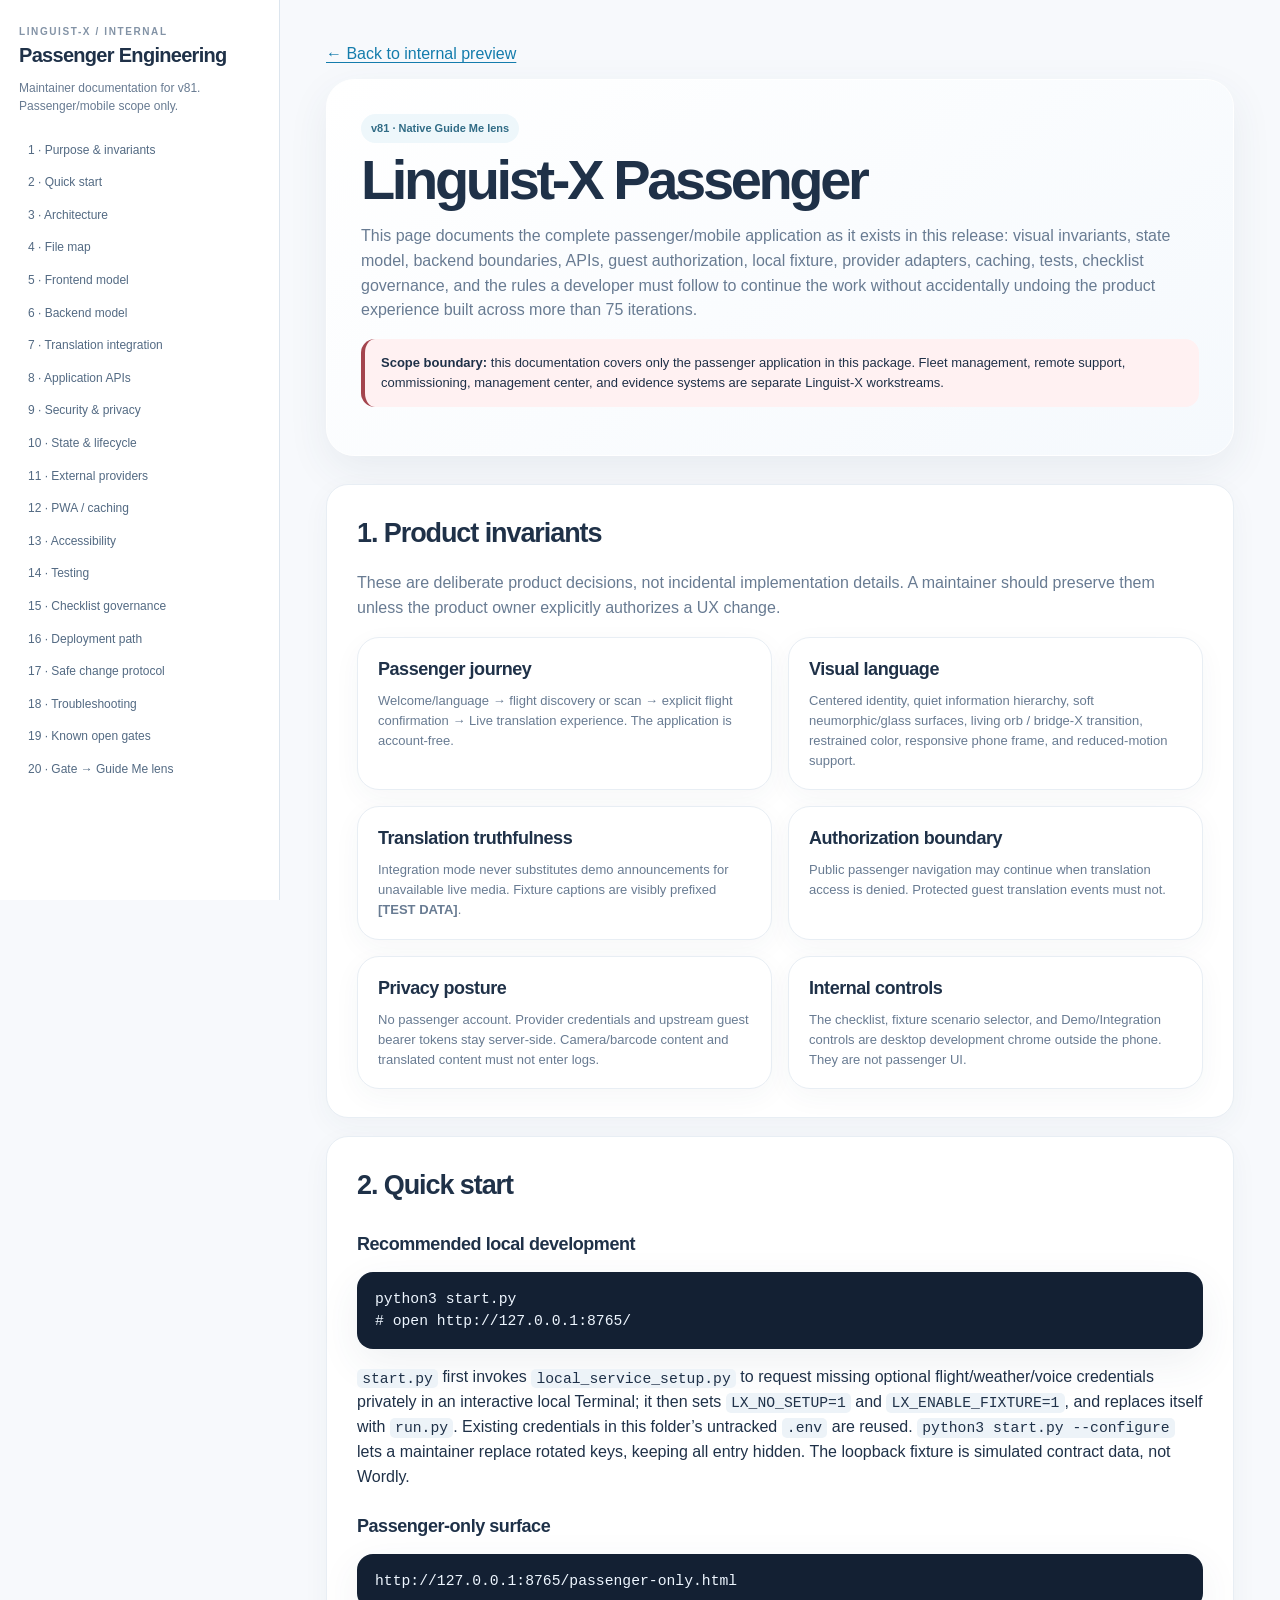
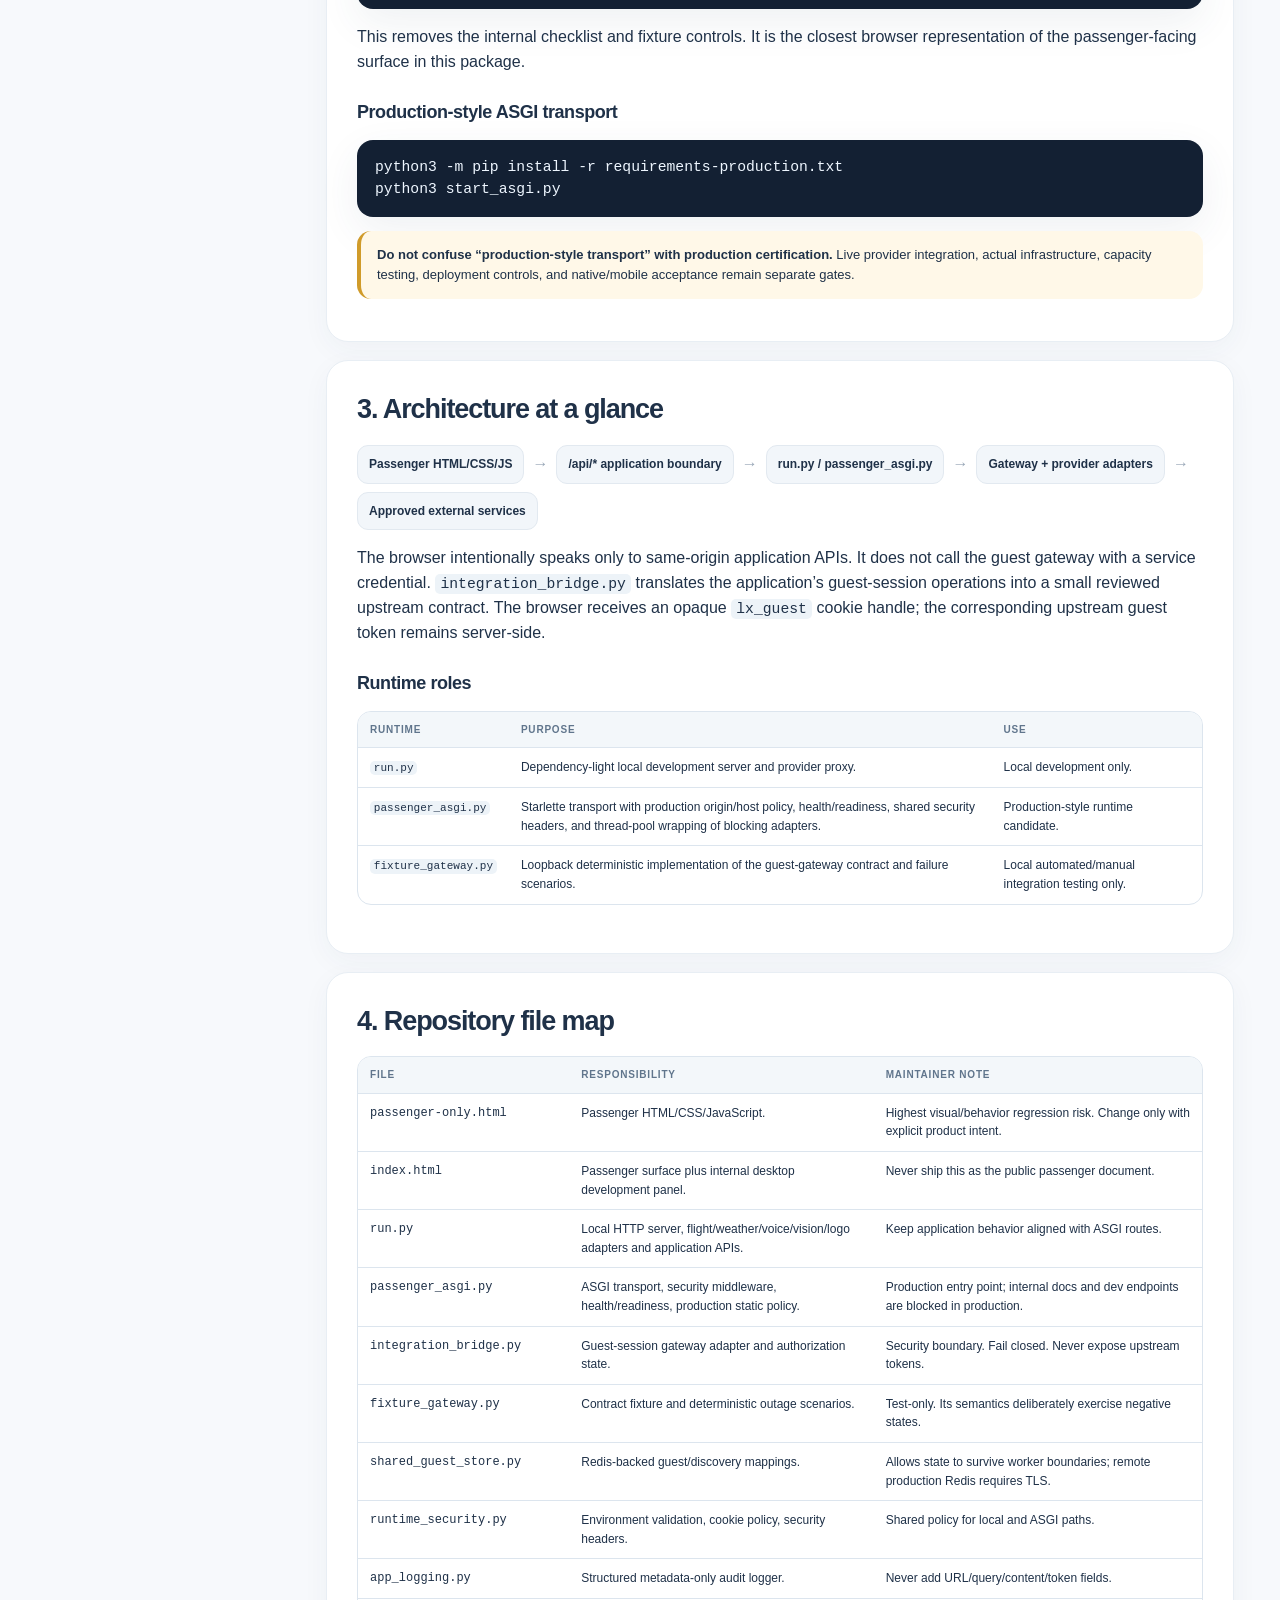
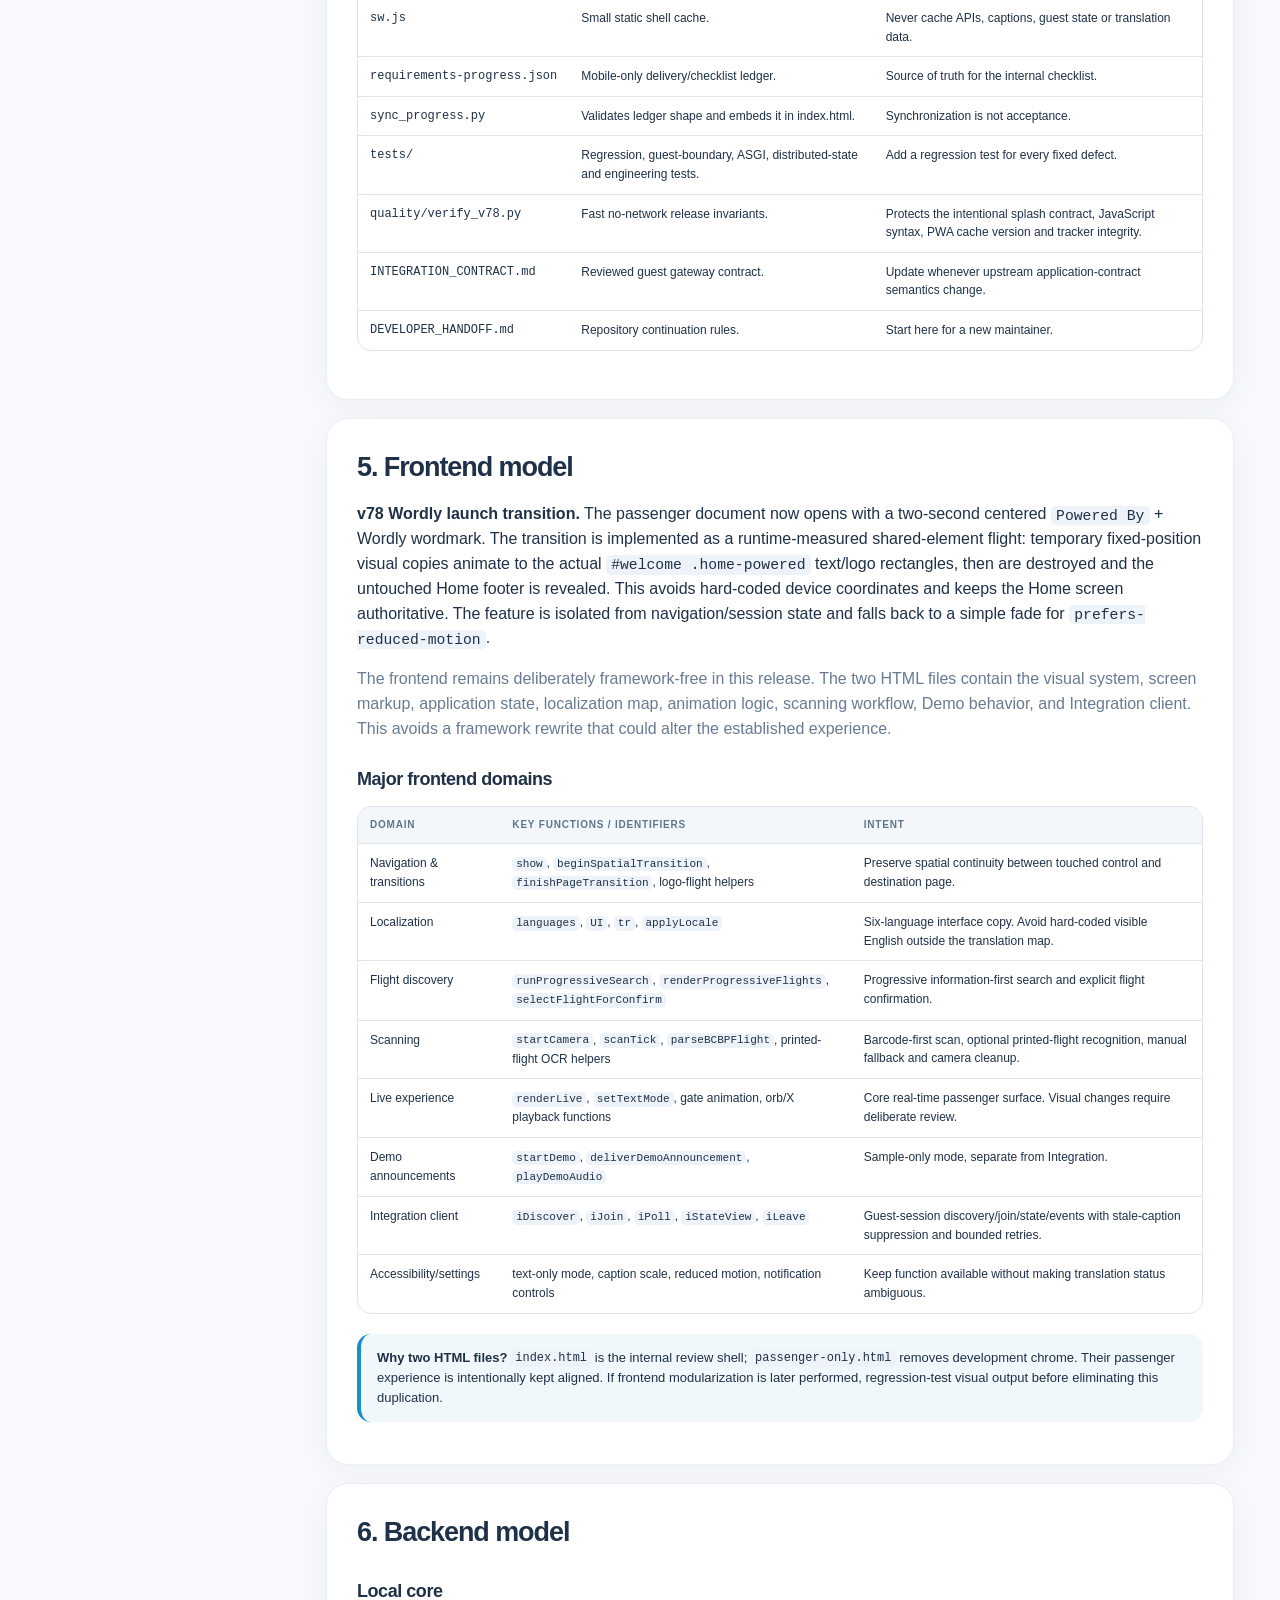
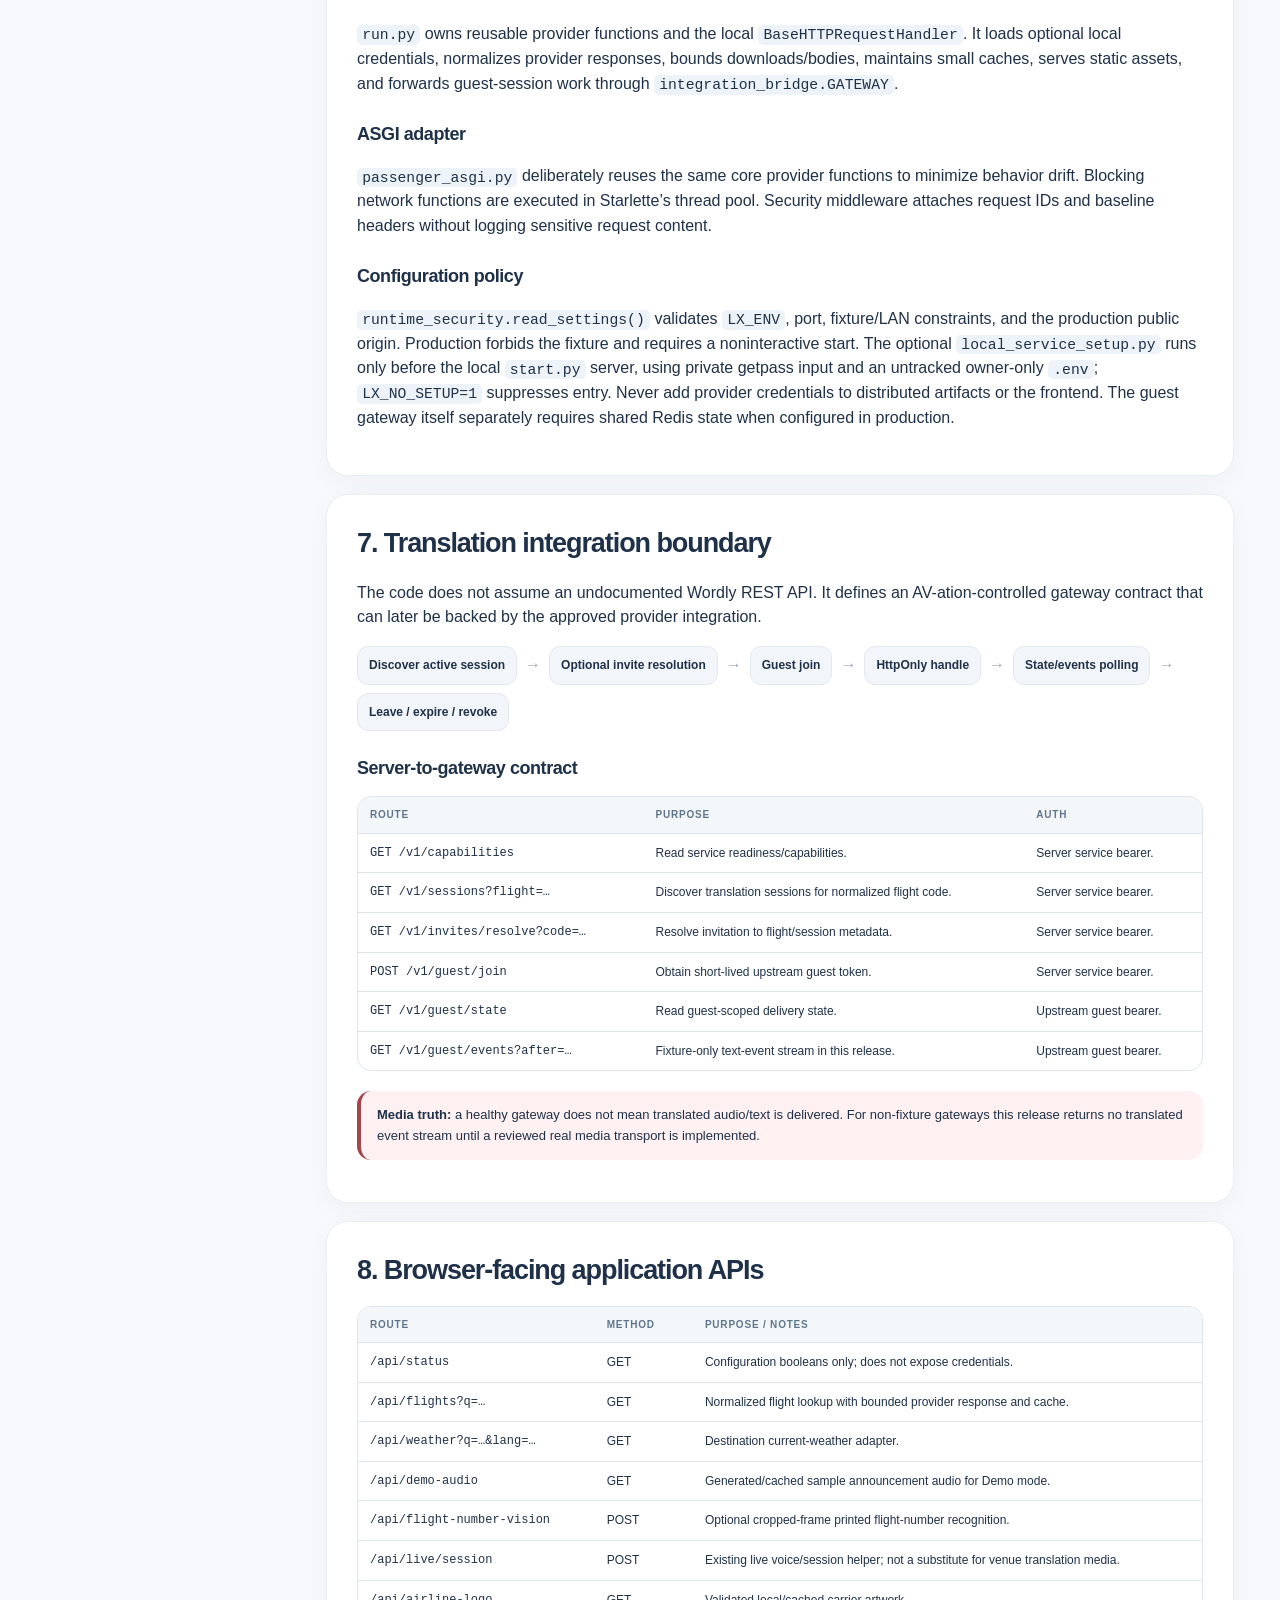
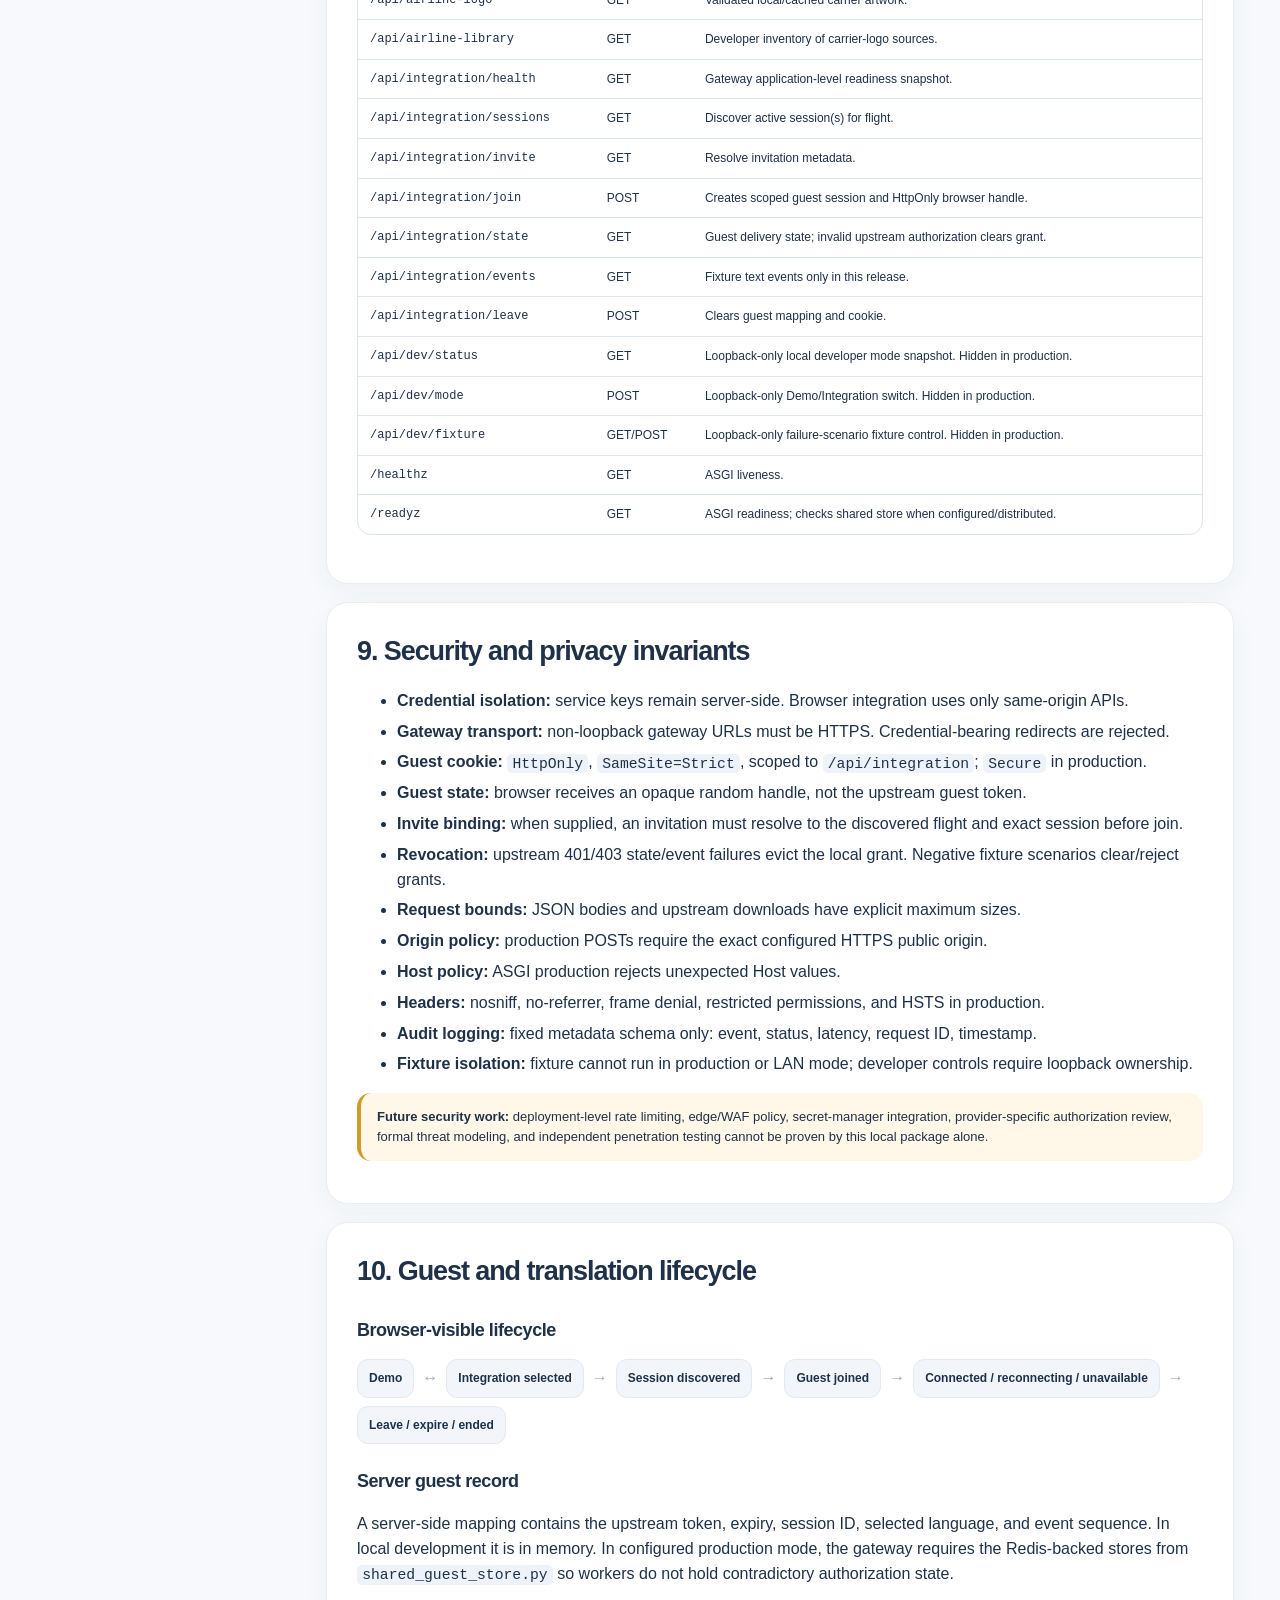
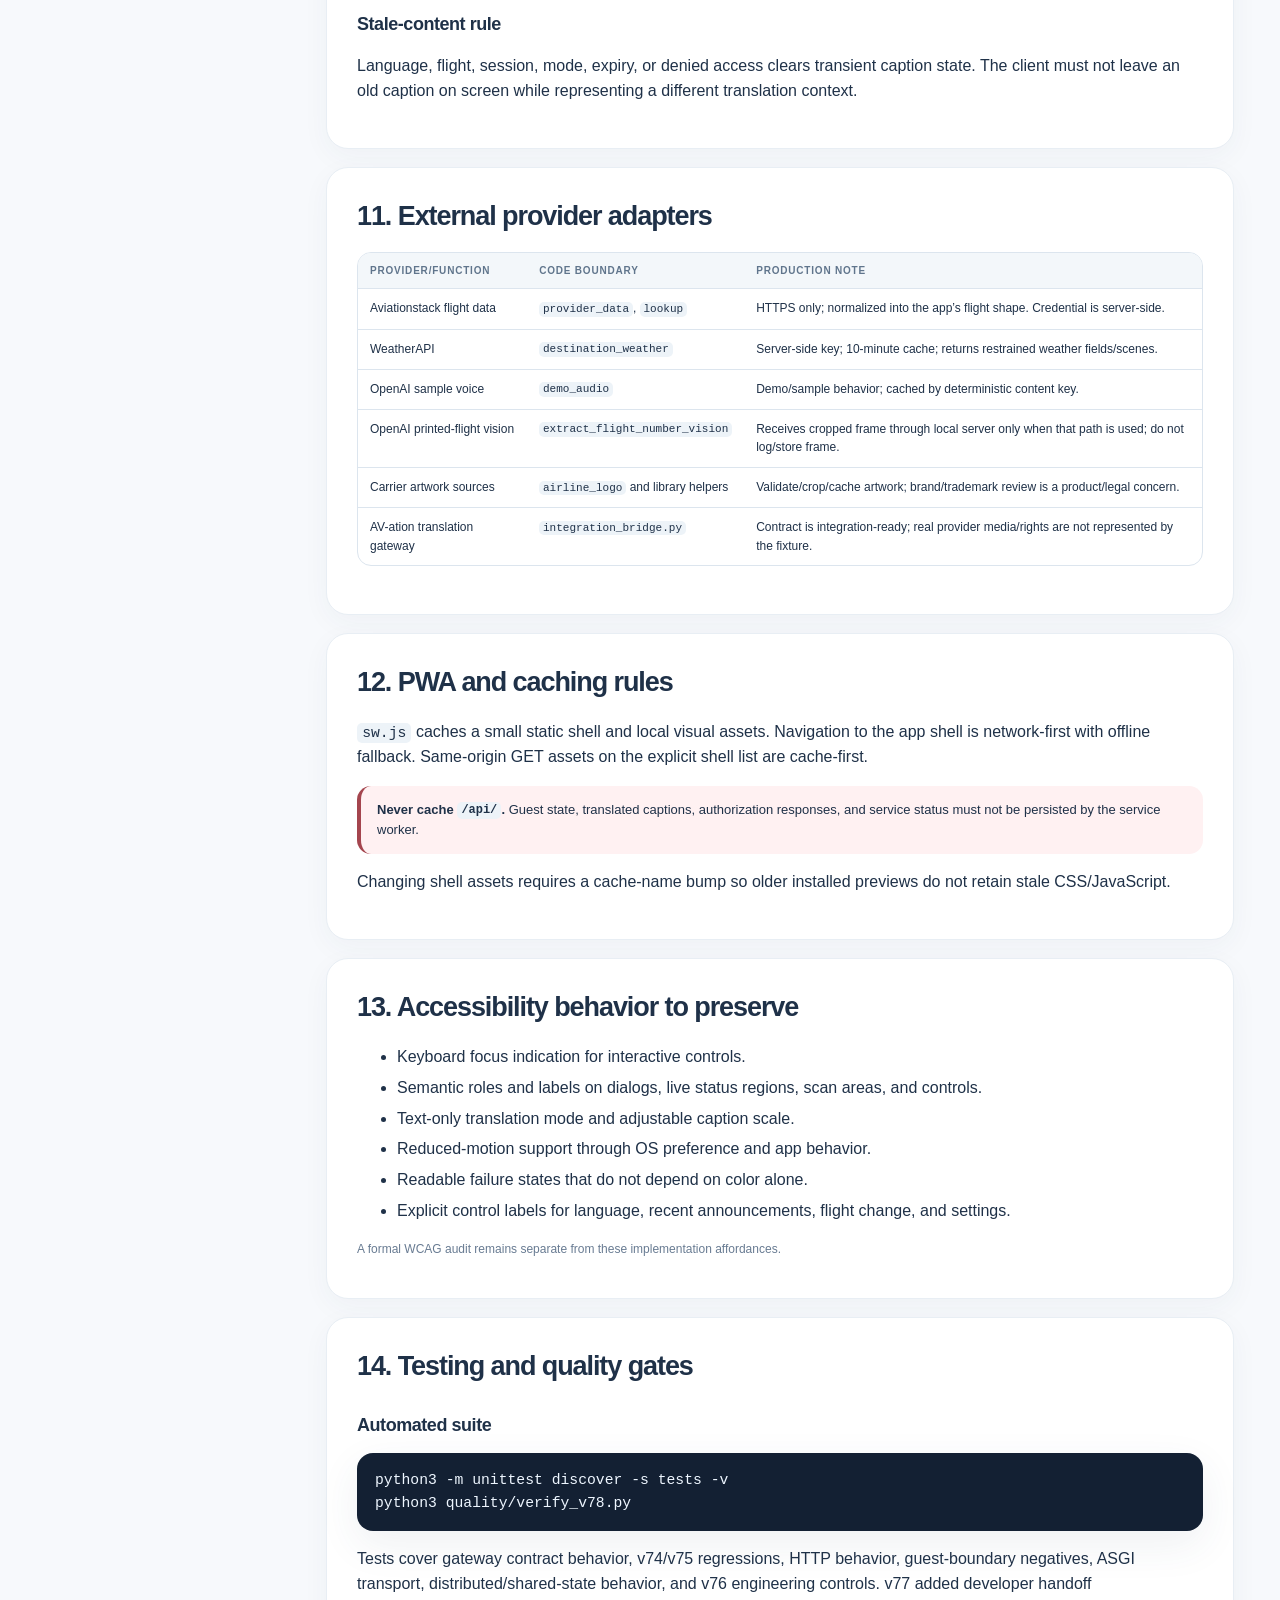
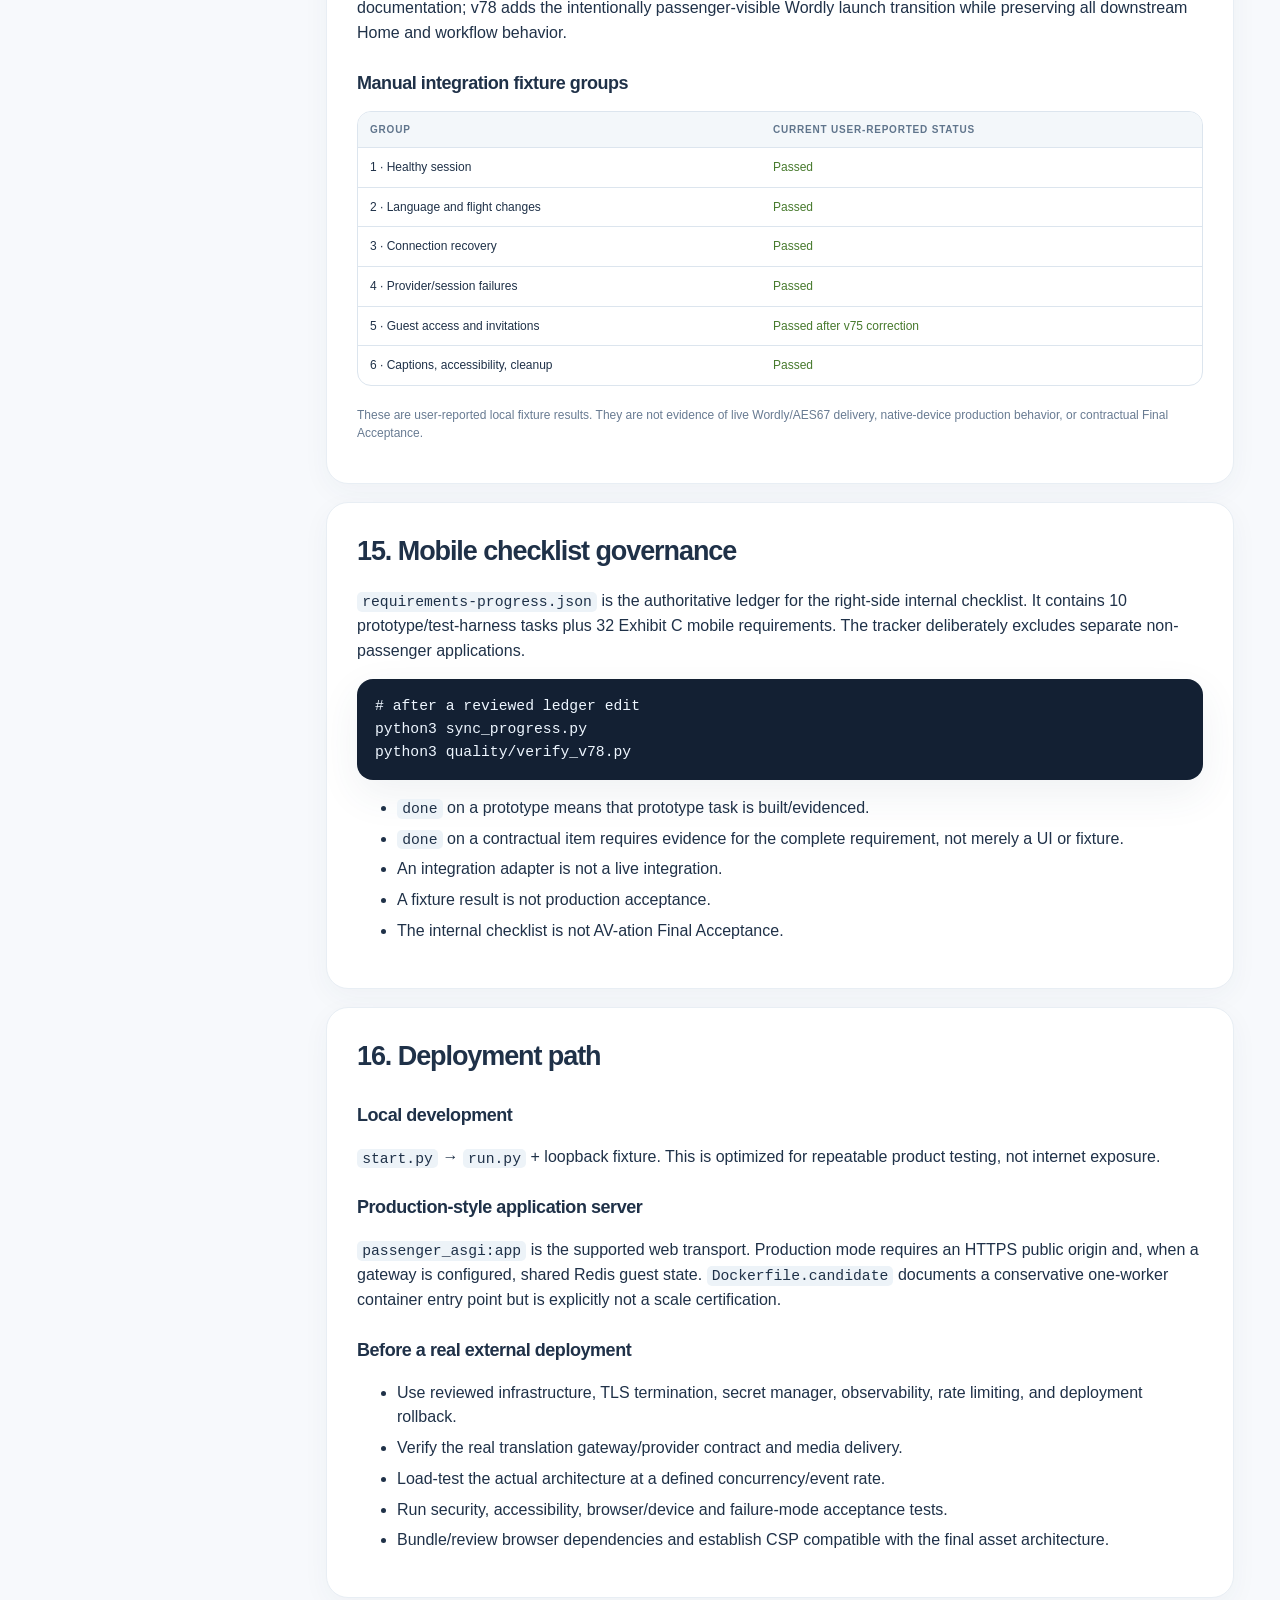
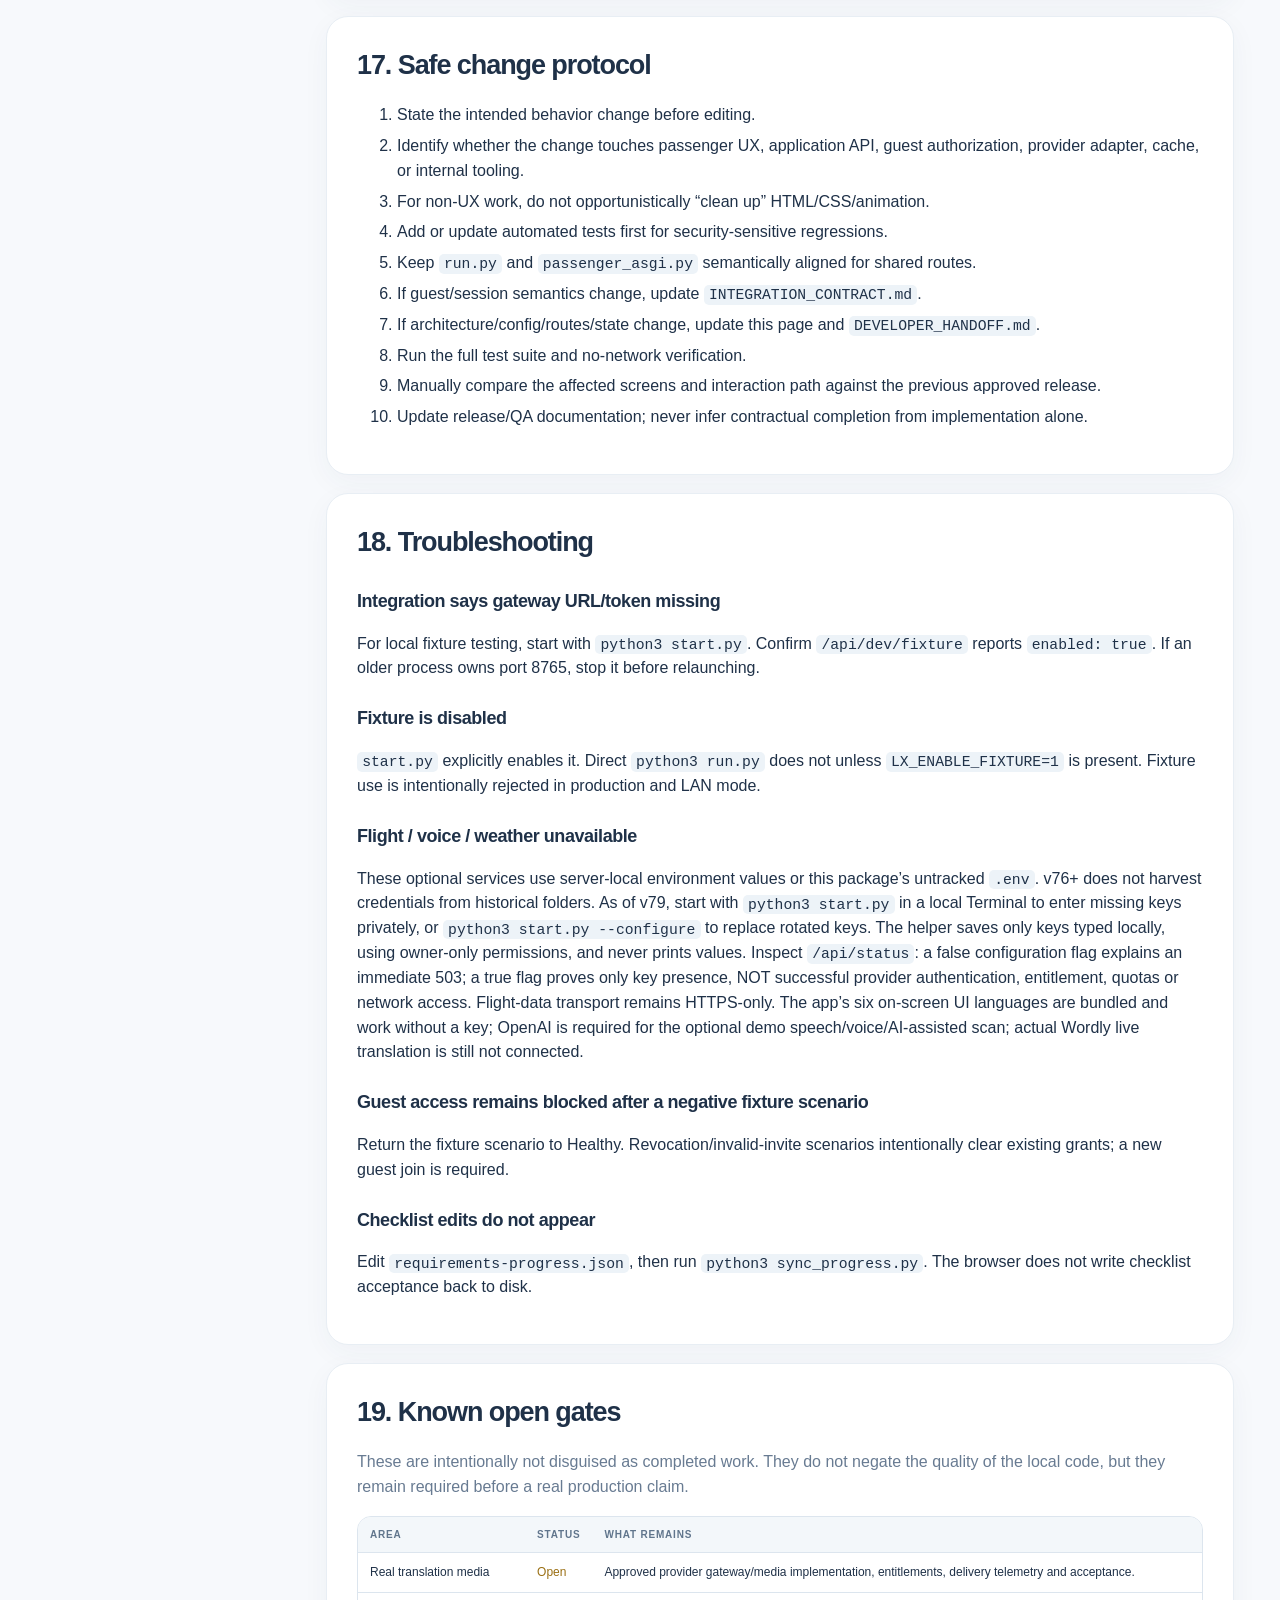
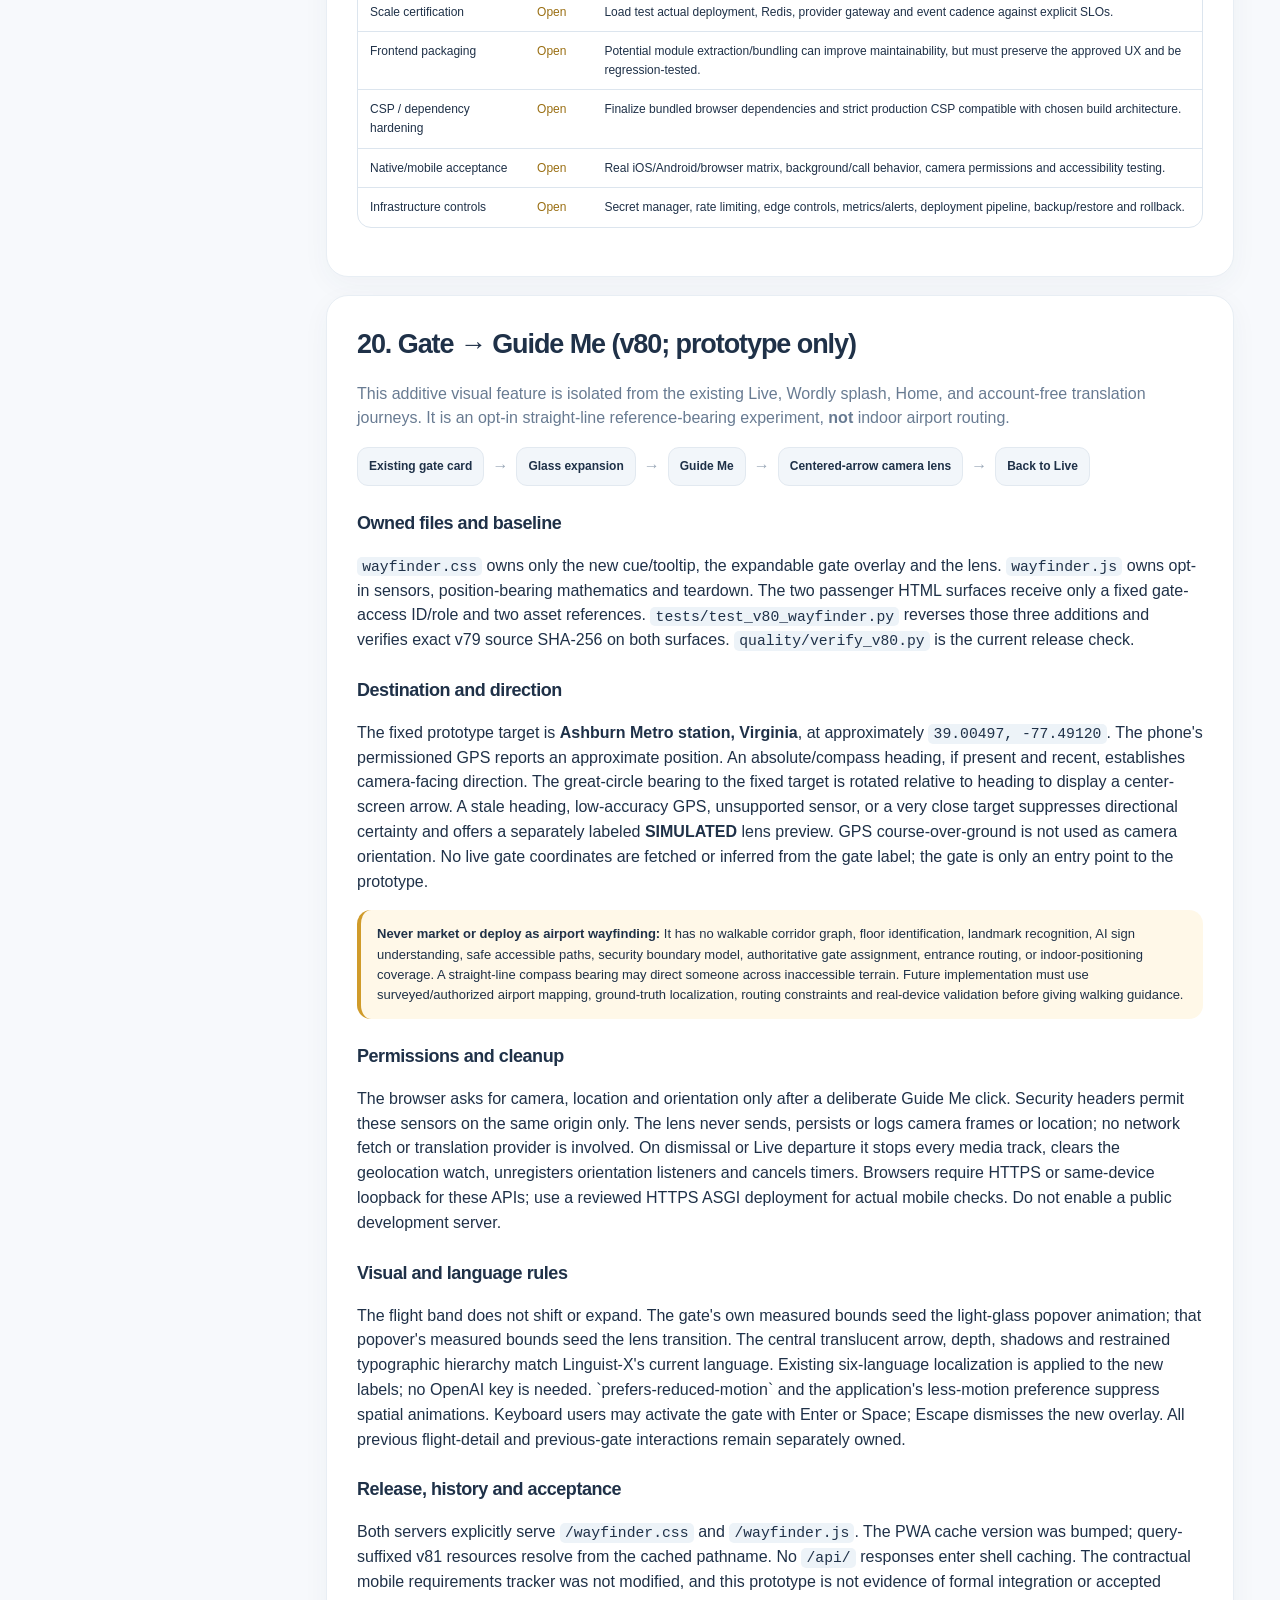
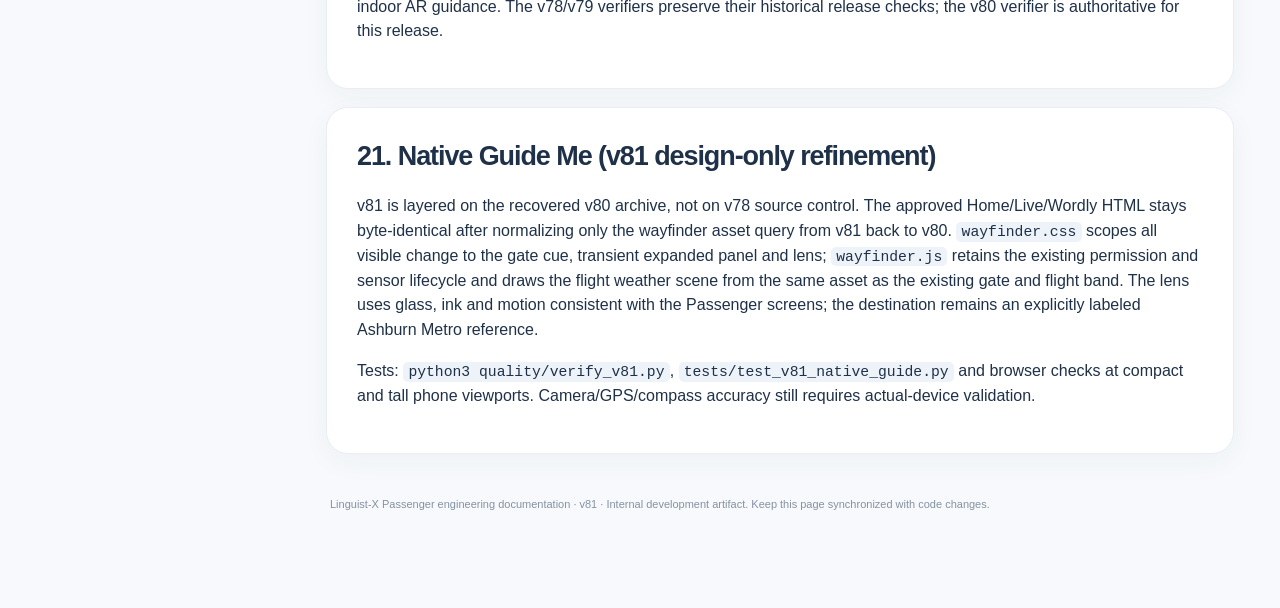
==== commit 6225e3a7: "Release Passenger v95: dynamic gate typography and complete safe source sync" ====
--- a/developer-documentation.html
+++ b/developer-documentation.html
@@ -4,7 +4,7 @@
 <meta charset="utf-8">
 <meta name="viewport" content="width=device-width,initial-scale=1">
 <meta name="robots" content="noindex,nofollow,noarchive">
-<title>Linguist-X Passenger · Engineering Documentation v78</title>
+<title>Linguist-X Passenger · Engineering Documentation v81</title>
 <style>
 :root{--ink:#1f3148;--muted:#687b92;--line:#dce5ee;--paper:#f7f9fc;--card:#fff;--blue:#168fca;--green:#79ad43;--warn:#9a6f13;--danger:#a4454e;--code:#132033;--shadow:0 14px 40px rgba(47,72,104,.08)}
 *{box-sizing:border-box}html{scroll-behavior:smooth}body{margin:0;background:var(--paper);color:var(--ink);font-family:-apple-system,BlinkMacSystemFont,"Segoe UI",Roboto,Arial,sans-serif;line-height:1.55}a{color:#147cac;text-decoration-thickness:1px;text-underline-offset:3px}code,kbd{font-family:ui-monospace,SFMono-Regular,Menlo,Consolas,monospace}code{font-size:.92em;background:#edf3f8;padding:.12em .35em;border-radius:5px}pre{background:var(--code);color:#eef6ff;padding:16px 18px;border-radius:16px;overflow:auto;box-shadow:var(--shadow)}pre code{background:none;padding:0;color:inherit}.shell{display:grid;grid-template-columns:280px minmax(0,1fr);min-height:100vh}.sidebar{position:sticky;top:0;height:100vh;overflow:auto;padding:24px 19px;border-right:1px solid var(--line);background:rgba(255,255,255,.92);backdrop-filter:blur(18px)}.mark{font-weight:800;letter-spacing:-.035em;font-size:20px}.eyebrow{font-size:10px;font-weight:800;letter-spacing:.16em;text-transform:uppercase;color:#8393a6}.sidebar p{font-size:12px;color:var(--muted);margin:8px 0 18px}.toc a{display:block;padding:7px 9px;border-radius:9px;color:#536a83;text-decoration:none;font-size:12px}.toc a:hover{background:#edf4f9;color:#1b506f}.content{max-width:1180px;width:100%;padding:42px 46px 80px}.hero{padding:34px;border-radius:28px;background:linear-gradient(145deg,#fff,#f5f9fd);border:1px solid #fff;box-shadow:var(--shadow);margin-bottom:28px}.hero h1{font-size:clamp(34px,5vw,56px);line-height:1.02;letter-spacing:-.06em;margin:8px 0 14px}.hero p{max-width:860px;color:var(--muted);font-size:16px}.badge{display:inline-flex;align-items:center;gap:7px;border-radius:999px;padding:6px 10px;background:#eef7fb;color:#316c86;font-size:11px;font-weight:750}.grid{display:grid;grid-template-columns:repeat(2,minmax(0,1fr));gap:16px}.card,section{background:var(--card);border:1px solid #e8eef4;border-radius:22px;box-shadow:0 8px 28px rgba(47,72,104,.045)}section{padding:28px 30px;margin:18px 0}.card{padding:18px 20px}.card h3{margin:0 0 7px}.card p{margin:0;color:var(--muted);font-size:13px}h2{font-size:27px;letter-spacing:-.04em;margin:0 0 14px}h3{font-size:18px;letter-spacing:-.025em;margin:24px 0 9px}h4{font-size:14px;margin:18px 0 7px}.lead{color:var(--muted);max-width:900px}.note,.warning,.critical{padding:14px 16px;border-radius:14px;margin:14px 0;font-size:13px}.note{background:#f0f8fb;border-left:4px solid var(--blue)}.warning{background:#fff8e8;border-left:4px solid #d09b2a}.critical{background:#fff1f2;border-left:4px solid var(--danger)}table{width:100%;border-collapse:separate;border-spacing:0;border:1px solid var(--line);border-radius:14px;overflow:hidden;font-size:12px;margin:13px 0 20px}th,td{text-align:left;vertical-align:top;padding:10px 12px;border-bottom:1px solid var(--line)}th{background:#f3f7fa;font-size:10px;text-transform:uppercase;letter-spacing:.08em;color:#60758c}tr:last-child td{border-bottom:0}.flow{display:flex;flex-wrap:wrap;align-items:center;gap:8px;margin:14px 0}.flow span{padding:9px 11px;border-radius:11px;background:#f2f6fa;border:1px solid #e2e9f0;font-size:12px;font-weight:700}.flow b{color:#9aa8b8}.status-ok{color:#477a2d}.status-open{color:#9a6f13}.status-boundary{color:#8c4d55}.pill{display:inline-block;padding:2px 7px;border-radius:999px;background:#eef2f7;font-size:10px;font-weight:750}.files td:first-child,.api td:first-child{font-family:ui-monospace,SFMono-Regular,Menlo,Consolas,monospace;white-space:nowrap}.small{font-size:12px;color:var(--muted)}.checklist li{margin:6px 0}.footer{font-size:11px;color:#8492a2;padding:24px 4px}.back{display:inline-block;margin-bottom:12px}@media(max-width:900px){.shell{display:block}.sidebar{position:relative;height:auto;border-right:0;border-bottom:1px solid var(--line)}.toc{columns:2}.content{padding:26px 18px 60px}.grid{grid-template-columns:1fr}.hero,section{padding:22px}.files{font-size:11px;display:block;overflow:auto}}@media print{.sidebar{display:none}.shell{display:block}.content{max-width:none;padding:0}.hero,section{box-shadow:none;break-inside:avoid}a{color:inherit}}
@@ -15,7 +15,7 @@
 <aside class="sidebar">
   <div class="eyebrow">Linguist-X / Internal</div>
   <div class="mark">Passenger Engineering</div>
-  <p>Maintainer documentation for v78. Passenger/mobile scope only.</p>
+  <p>Maintainer documentation for v81. Passenger/mobile scope only.</p>
   <nav class="toc" aria-label="Documentation sections">
     <a href="#purpose">1 · Purpose & invariants</a>
     <a href="#quickstart">2 · Quick start</a>
@@ -36,12 +36,13 @@
     <a href="#changes">17 · Safe change protocol</a>
     <a href="#troubleshooting">18 · Troubleshooting</a>
     <a href="#open">19 · Known open gates</a>
+    <a href="#wayfinder">20 · Gate → Guide Me lens</a>
   </nav>
 </aside>
 <main class="content">
   <a class="back" href="/index.html">← Back to internal preview</a>
   <header class="hero" id="purpose">
-    <span class="badge">v78 · Developer handoff + splash transition</span>
+    <span class="badge">v81 · Native Guide Me lens</span>
     <h1>Linguist-X Passenger</h1>
     <p>This page documents the complete passenger/mobile application as it exists in this release: visual invariants, state model, backend boundaries, APIs, guest authorization, local fixture, provider adapters, caching, tests, checklist governance, and the rules a developer must follow to continue the work without accidentally undoing the product experience built across more than 75 iterations.</p>
     <div class="critical"><strong>Scope boundary:</strong> this documentation covers only the passenger application in this package. Fleet management, remote support, commissioning, management center, and evidence systems are separate Linguist-X workstreams.</div>
@@ -65,7 +66,7 @@
     <h3>Recommended local development</h3>
     <pre><code>python3 start.py
 # open http://127.0.0.1:8765/</code></pre>
-    <p><code>start.py</code> sets <code>LX_NO_SETUP=1</code> and <code>LX_ENABLE_FIXTURE=1</code>, then replaces itself with <code>run.py</code>. The local loopback fixture becomes available to the desktop Integration toggle. It is simulated contract data, not Wordly.</p>
+    <p><code>start.py</code> first invokes <code>local_service_setup.py</code> to request missing optional flight/weather/voice credentials privately in an interactive local Terminal; it then sets <code>LX_NO_SETUP=1</code> and <code>LX_ENABLE_FIXTURE=1</code>, and replaces itself with <code>run.py</code>. Existing credentials in this folder’s untracked <code>.env</code> are reused. <code>python3 start.py --configure</code> lets a maintainer replace rotated keys, keeping all entry hidden. The loopback fixture is simulated contract data, not Wordly.</p>
     <h3>Passenger-only surface</h3>
     <pre><code>http://127.0.0.1:8765/passenger-only.html</code></pre>
     <p>This removes the internal checklist and fixture controls. It is the closest browser representation of the passenger-facing surface in this package.</p>
@@ -138,7 +139,7 @@
     <h3>ASGI adapter</h3>
     <p><code>passenger_asgi.py</code> deliberately reuses the same core provider functions to minimize behavior drift. Blocking network functions are executed in Starlette’s thread pool. Security middleware attaches request IDs and baseline headers without logging sensitive request content.</p>
     <h3>Configuration policy</h3>
-    <p><code>runtime_security.read_settings()</code> validates <code>LX_ENV</code>, port, fixture/LAN constraints, and the production public origin. Production forbids the fixture and requires a noninteractive start. The guest gateway itself separately requires shared Redis state when configured in production.</p>
+    <p><code>runtime_security.read_settings()</code> validates <code>LX_ENV</code>, port, fixture/LAN constraints, and the production public origin. Production forbids the fixture and requires a noninteractive start. The optional <code>local_service_setup.py</code> runs only before the local <code>start.py</code> server, using private getpass input and an untracked owner-only <code>.env</code>; <code>LX_NO_SETUP=1</code> suppresses entry. Never add provider credentials to distributed artifacts or the frontend. The guest gateway itself separately requires shared Redis state when configured in production.</p>
   </section>
 
   <section id="integration">
@@ -320,7 +321,7 @@
     <h3>Fixture is disabled</h3>
     <p><code>start.py</code> explicitly enables it. Direct <code>python3 run.py</code> does not unless <code>LX_ENABLE_FIXTURE=1</code> is present. Fixture use is intentionally rejected in production and LAN mode.</p>
     <h3>Flight / voice / weather unavailable</h3>
-    <p>These optional services use server-local environment values or the current package’s <code>.env</code>. v76+ does not harvest credentials from historical folders.</p>
+    <p>These optional services use server-local environment values or this package’s untracked <code>.env</code>. v76+ does not harvest credentials from historical folders. As of v79, start with <code>python3 start.py</code> in a local Terminal to enter missing keys privately, or <code>python3 start.py --configure</code> to replace rotated keys. The helper saves only keys typed locally, using owner-only permissions, and never prints values. Inspect <code>/api/status</code>: a false configuration flag explains an immediate 503; a true flag proves only key presence, NOT successful provider authentication, entitlement, quotas or network access. Flight-data transport remains HTTPS-only. The app’s six on-screen UI languages are bundled and work without a key; OpenAI is required for the optional demo speech/voice/AI-assisted scan; actual Wordly live translation is still not connected.</p>
     <h3>Guest access remains blocked after a negative fixture scenario</h3>
     <p>Return the fixture scenario to Healthy. Revocation/invalid-invite scenarios intentionally clear existing grants; a new guest join is required.</p>
     <h3>Checklist edits do not appear</h3>
@@ -341,7 +342,26 @@
     </table>
   </section>
 
-  <footer class="footer">Linguist-X Passenger engineering documentation · v78 · Internal development artifact. Keep this page synchronized with code changes.</footer>
+
+  <section id="wayfinder">
+    <h2>20. Gate → Guide Me (v80; prototype only)</h2>
+    <p class="lead">This additive visual feature is isolated from the existing Live, Wordly splash, Home, and account-free translation journeys. It is an opt-in straight-line reference-bearing experiment, <strong>not</strong> indoor airport routing.</p>
+    <div class="flow"><span>Existing gate card</span><b>→</b><span>Glass expansion</span><b>→</b><span>Guide Me</span><b>→</b><span>Centered-arrow camera lens</span><b>→</b><span>Back to Live</span></div>
+    <h3>Owned files and baseline</h3>
+    <p><code>wayfinder.css</code> owns only the new cue/tooltip, the expandable gate overlay and the lens. <code>wayfinder.js</code> owns opt-in sensors, position-bearing mathematics and teardown. The two passenger HTML surfaces receive only a fixed gate-access ID/role and two asset references. <code>tests/test_v80_wayfinder.py</code> reverses those three additions and verifies exact v79 source SHA-256 on both surfaces. <code>quality/verify_v80.py</code> is the current release check.</p>
+    <h3>Destination and direction</h3>
+    <p>The fixed prototype target is <strong>Ashburn Metro station, Virginia</strong>, at approximately <code>39.00497, -77.49120</code>. The phone's permissioned GPS reports an approximate position. An absolute/compass heading, if present and recent, establishes camera-facing direction. The great-circle bearing to the fixed target is rotated relative to heading to display a center-screen arrow. A stale heading, low-accuracy GPS, unsupported sensor, or a very close target suppresses directional certainty and offers a separately labeled <strong>SIMULATED</strong> lens preview. GPS course-over-ground is not used as camera orientation. No live gate coordinates are fetched or inferred from the gate label; the gate is only an entry point to the prototype.</p>
+    <div class="warning"><strong>Never market or deploy as airport wayfinding:</strong> It has no walkable corridor graph, floor identification, landmark recognition, AI sign understanding, safe accessible paths, security boundary model, authoritative gate assignment, entrance routing, or indoor-positioning coverage. A straight-line compass bearing may direct someone across inaccessible terrain. Future implementation must use surveyed/authorized airport mapping, ground-truth localization, routing constraints and real-device validation before giving walking guidance.</div>
+    <h3>Permissions and cleanup</h3>
+    <p>The browser asks for camera, location and orientation only after a deliberate Guide Me click. Security headers permit these sensors on the same origin only. The lens never sends, persists or logs camera frames or location; no network fetch or translation provider is involved. On dismissal or Live departure it stops every media track, clears the geolocation watch, unregisters orientation listeners and cancels timers. Browsers require HTTPS or same-device loopback for these APIs; use a reviewed HTTPS ASGI deployment for actual mobile checks. Do not enable a public development server.</p>
+    <h3>Visual and language rules</h3>
+    <p>The flight band does not shift or expand. The gate's own measured bounds seed the light-glass popover animation; that popover's measured bounds seed the lens transition. The central translucent arrow, depth, shadows and restrained typographic hierarchy match Linguist-X's current language. Existing six-language localization is applied to the new labels; no OpenAI key is needed. `prefers-reduced-motion` and the application's less-motion preference suppress spatial animations. Keyboard users may activate the gate with Enter or Space; Escape dismisses the new overlay. All previous flight-detail and previous-gate interactions remain separately owned.</p>
+    <h3>Release, history and acceptance</h3>
+    <p>Both servers explicitly serve <code>/wayfinder.css</code> and <code>/wayfinder.js</code>. The PWA cache version was bumped; query-suffixed v81 resources resolve from the cached pathname. No <code>/api/</code> responses enter shell caching. The contractual mobile requirements tracker was not modified, and this prototype is not evidence of formal integration or accepted indoor AR guidance. The v78/v79 verifiers preserve their historical release checks; the v80 verifier is authoritative for this release.</p>
+  </section>
+
+  <section id="wayfinder-v81"><h2>21. Native Guide Me (v81 design-only refinement)</h2><p>v81 is layered on the recovered v80 archive, not on v78 source control. The approved Home/Live/Wordly HTML stays byte-identical after normalizing only the wayfinder asset query from v81 back to v80. <code>wayfinder.css</code> scopes all visible change to the gate cue, transient expanded panel and lens; <code>wayfinder.js</code> retains the existing permission and sensor lifecycle and draws the flight weather scene from the same asset as the existing gate and flight band. The lens uses glass, ink and motion consistent with the Passenger screens; the destination remains an explicitly labeled Ashburn Metro reference.</p><p>Tests: <code>python3 quality/verify_v81.py</code>, <code>tests/test_v81_native_guide.py</code> and browser checks at compact and tall phone viewports. Camera/GPS/compass accuracy still requires actual-device validation.</p></section>
+<footer class="footer">Linguist-X Passenger engineering documentation · v81 · Internal development artifact. Keep this page synchronized with code changes.</footer>
 </main>
 </div>
 </body>
